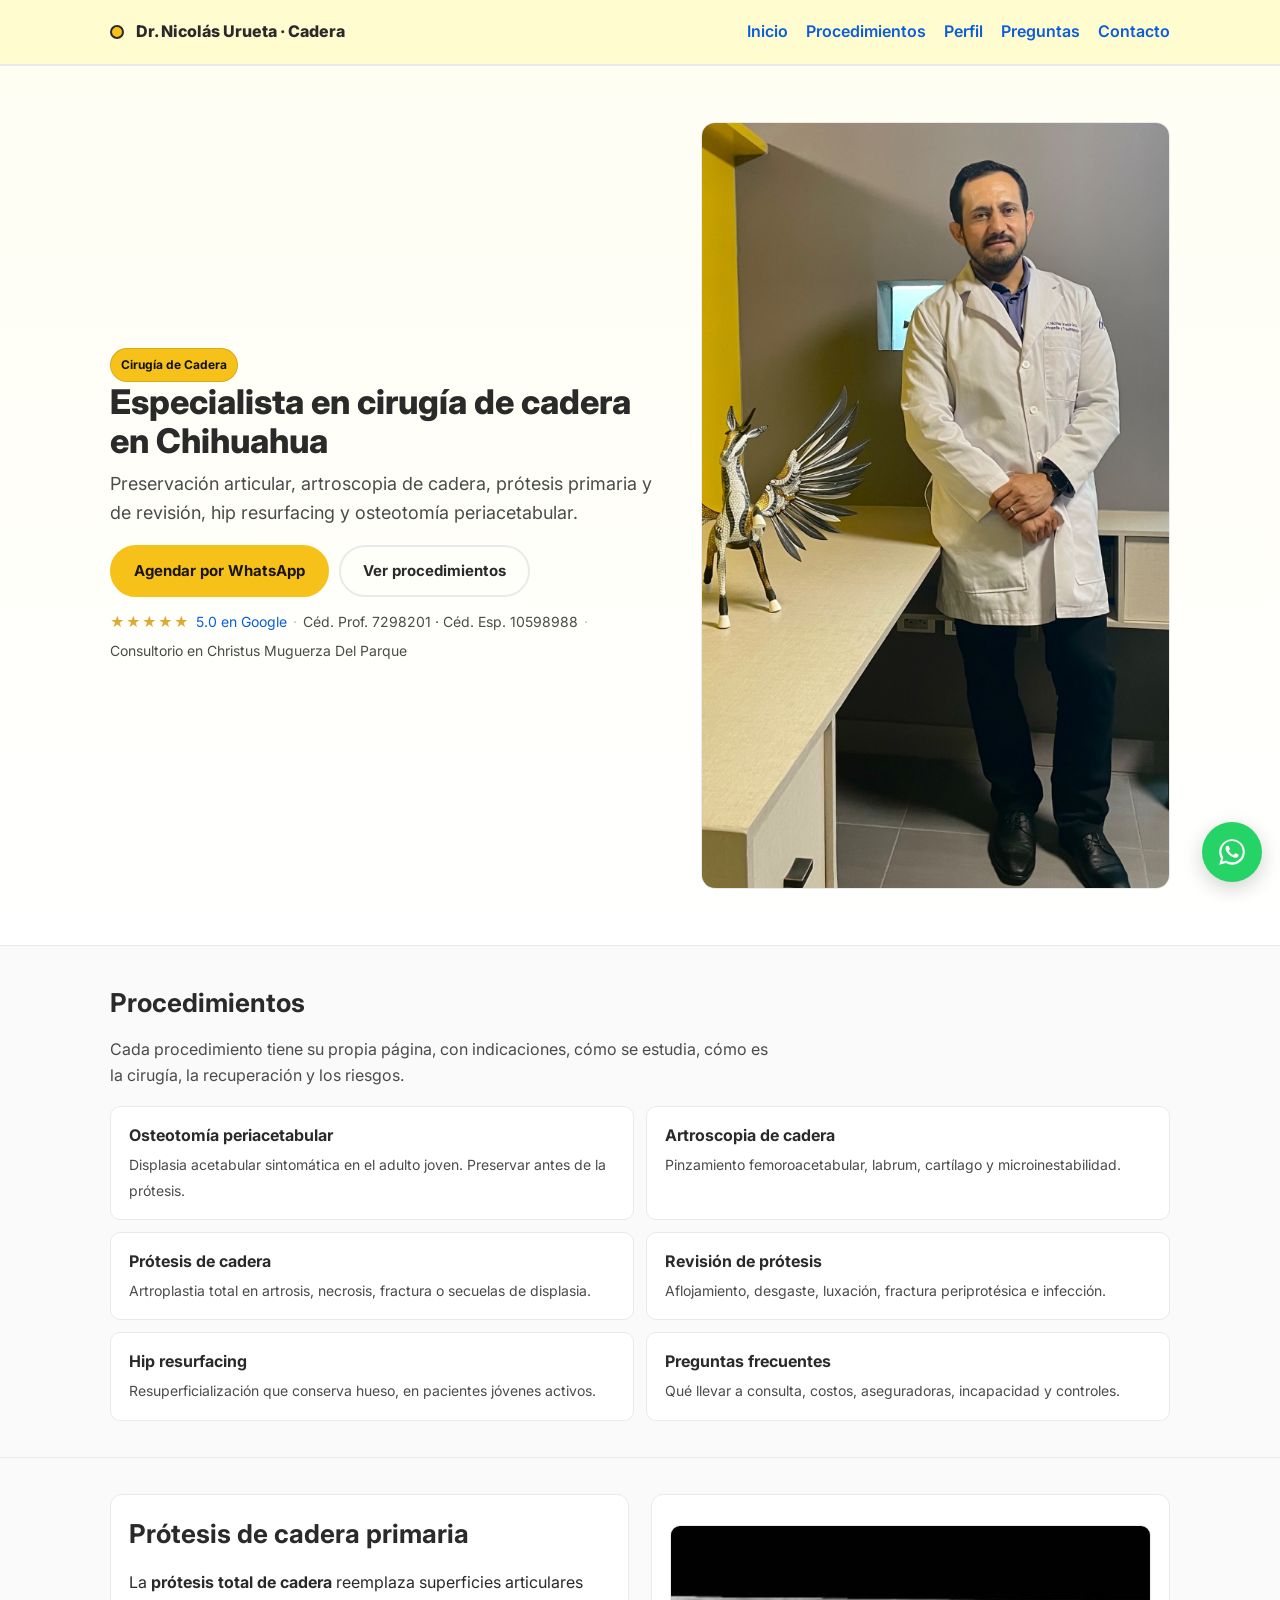
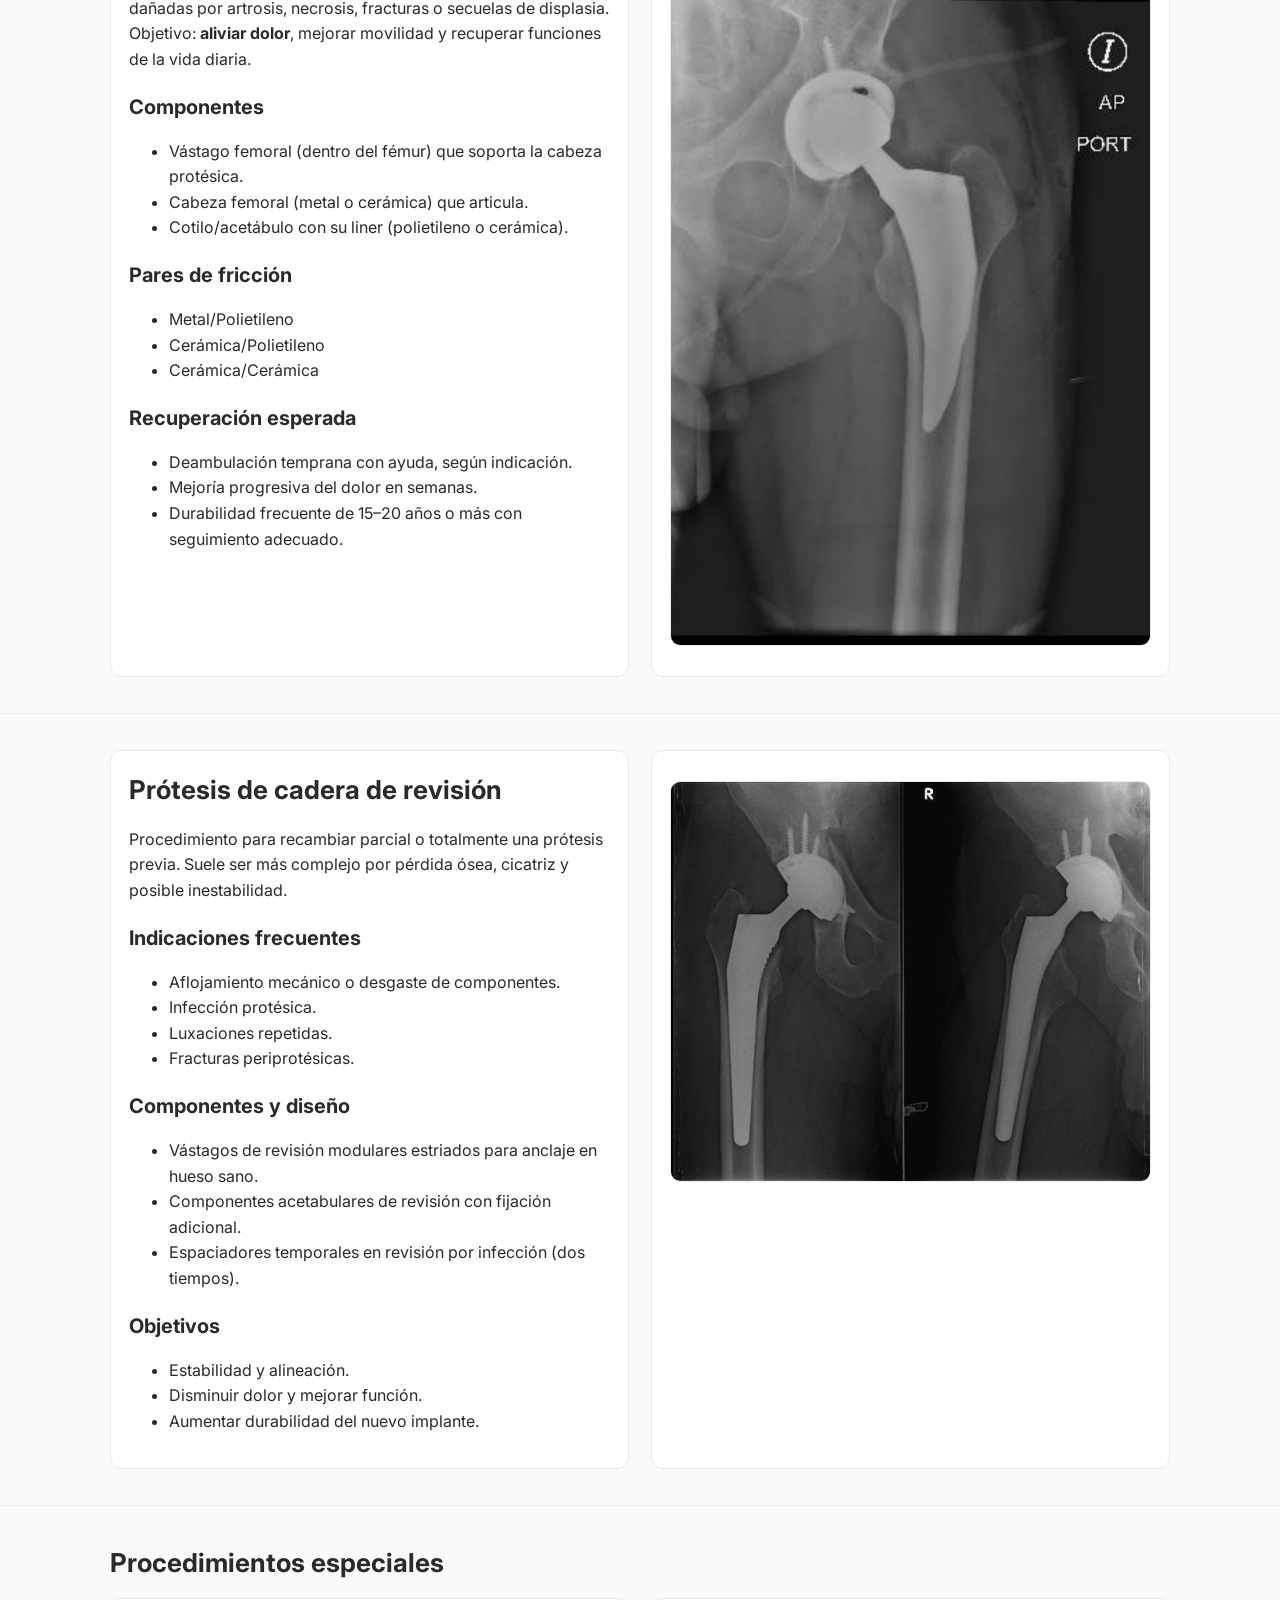
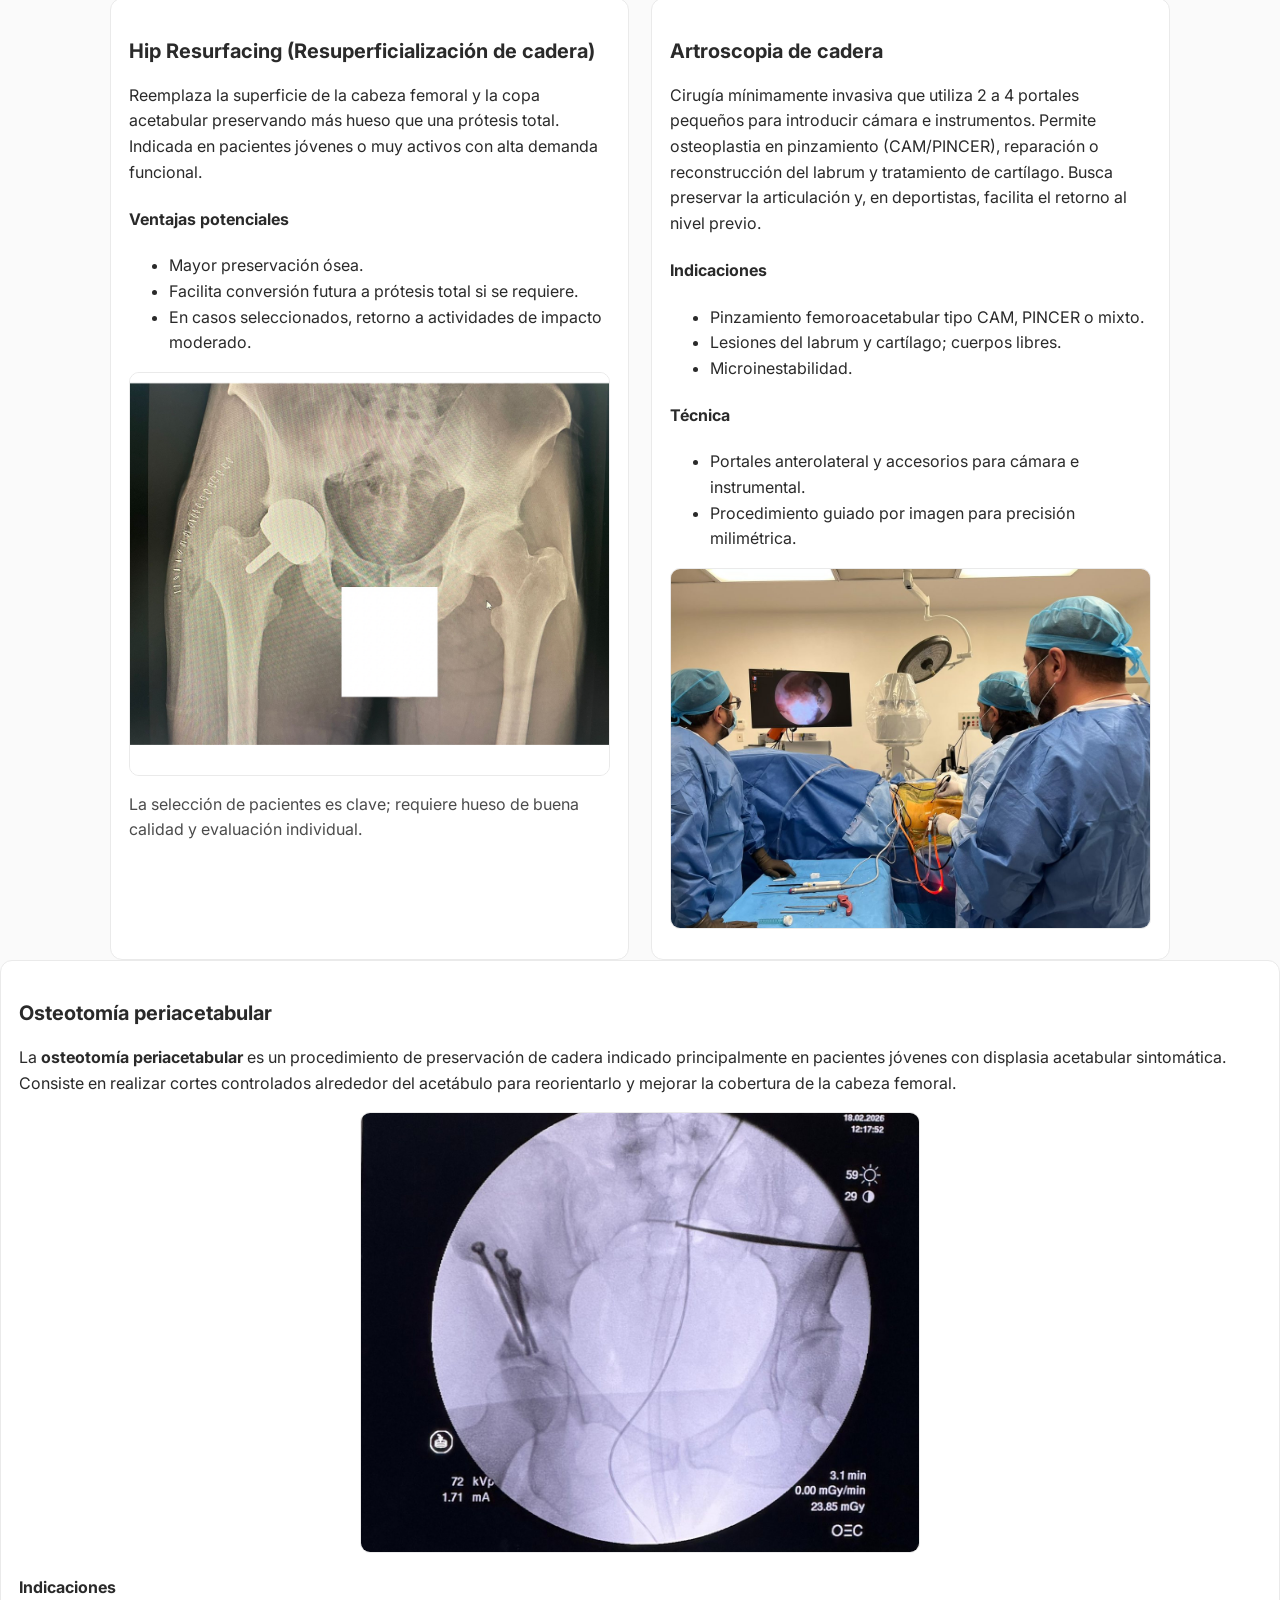
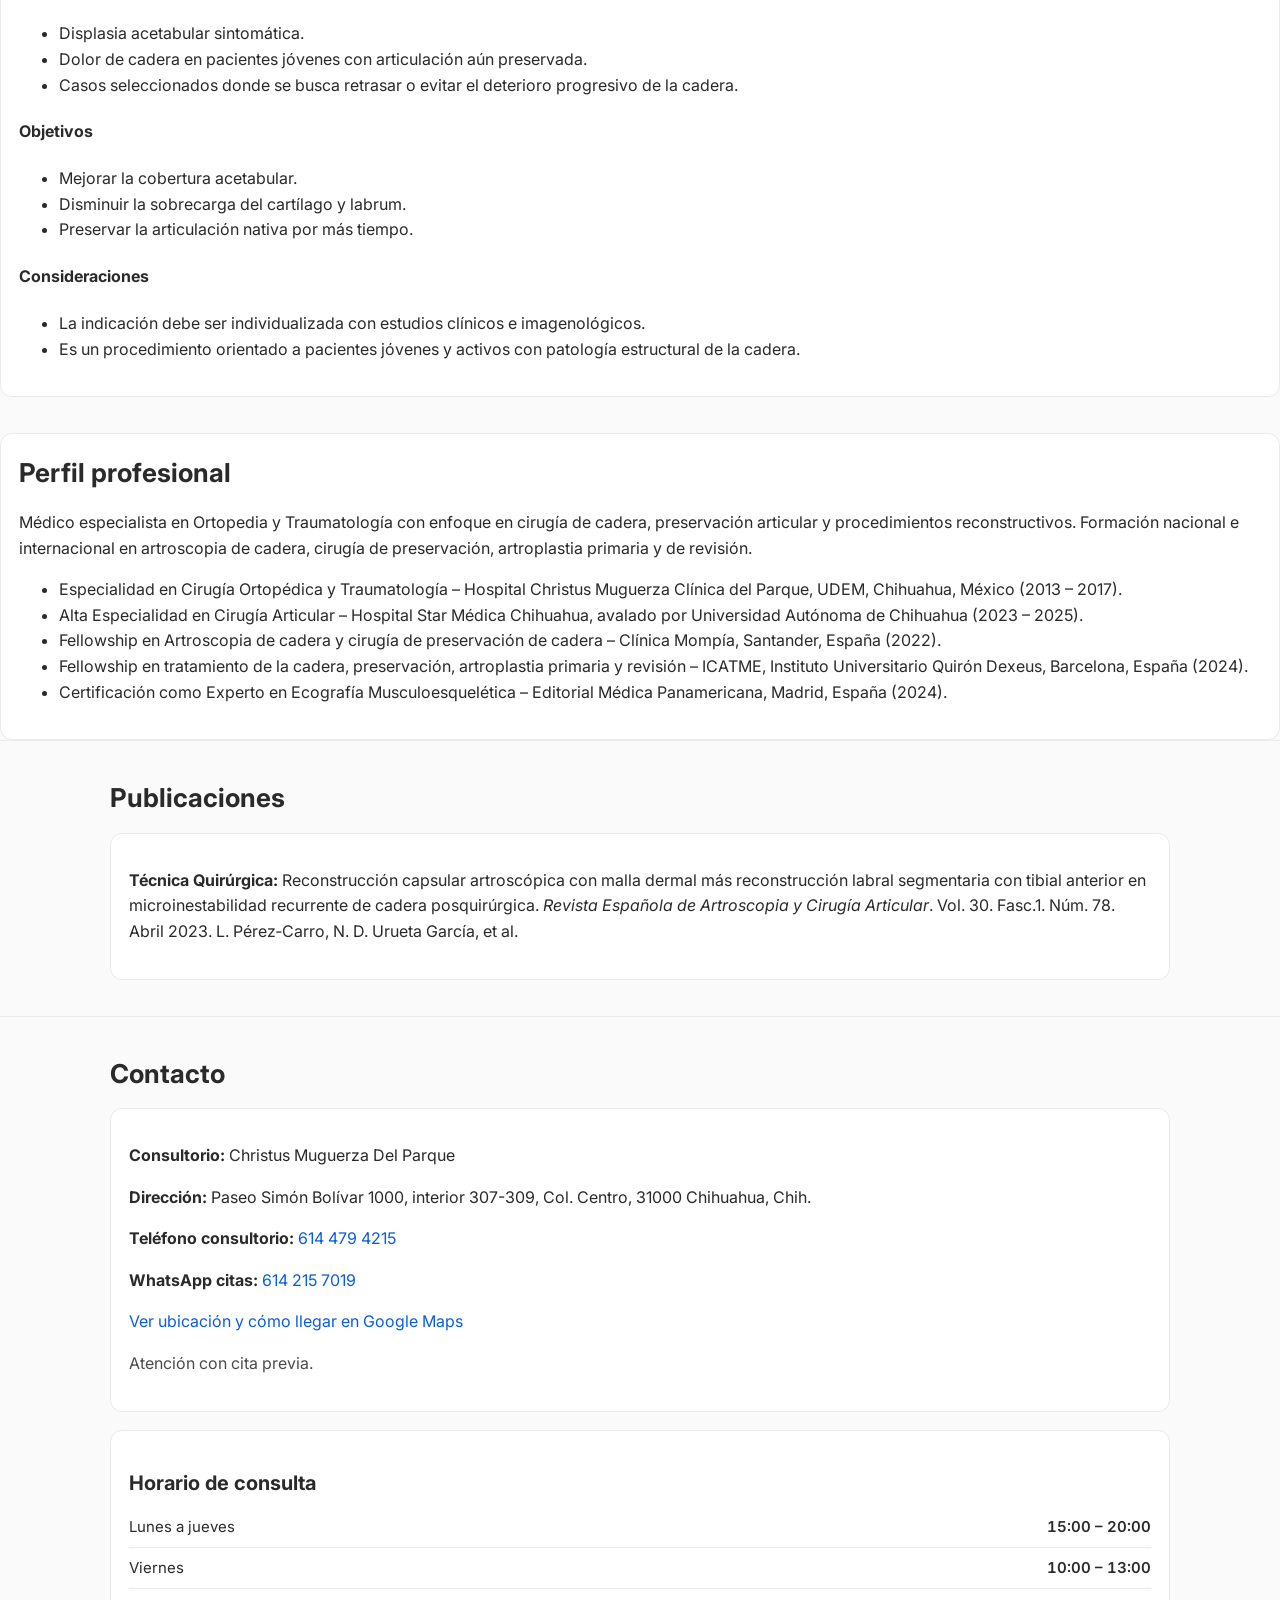
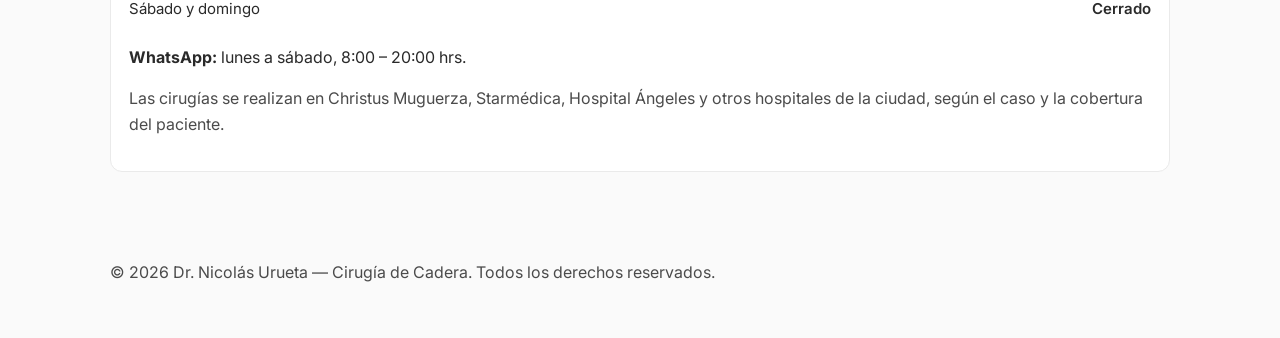
==== index.html @ ae05951d "Nivel 2: una pagina por procedimiento El sitio deja de ser un one-pager. Siete paginas nuevas, cada " ====
<!doctype html>
<html lang="es-MX">
<head>
  <meta charset="utf-8">
  <meta name="viewport" content="width=device-width, initial-scale=1">
  <title>Cirugía de cadera en Chihuahua | Dr. Nicolás Urueta</title>
  <meta name="description" content="Dr. Nicolás Urueta, especialista en cirugía de cadera en Chihuahua. Artroscopia de cadera, prótesis primaria y de revisión, hip resurfacing y osteotomía periacetabular.">
  <link rel="canonical" href="https://www.druruetacirugiacadera.com.mx/">
  <link rel="icon" href="/favicon.svg" type="image/svg+xml">
  <link rel="apple-touch-icon" href="/apple-touch-icon.png">
  <meta name="theme-color" content="#F6C21A">
  <meta name="robots" content="index,follow,max-image-preview:large">
  <meta name="geo.region" content="MX-CHH">
  <meta name="geo.placename" content="Chihuahua">
  <meta name="geo.position" content="28.6292229;-106.0738469">

  <meta property="og:type" content="website">
  <meta property="og:locale" content="es_MX">
  <meta property="og:site_name" content="Dr. Nicolás Urueta · Cirugía de Cadera">
  <meta property="og:title" content="Cirugía de cadera en Chihuahua | Dr. Nicolás Urueta">
  <meta property="og:description" content="Preservación de cadera, artroscopia, osteotomía periacetabular, prótesis primaria y de revisión. Formación en Mompía e ICATME Quirón Dexeus.">
  <meta property="og:url" content="https://www.druruetacirugiacadera.com.mx/">
  <meta property="og:image" content="https://www.druruetacirugiacadera.com.mx/og.jpg">
  <meta property="og:image:width" content="1200">
  <meta property="og:image:height" content="630">
  <meta property="og:image:alt" content="Dr. Nicolás Urueta, cirujano ortopedista de cadera en Chihuahua">

  <meta name="twitter:card" content="summary_large_image">
  <meta name="twitter:title" content="Cirugía de cadera en Chihuahua | Dr. Nicolás Urueta">
  <meta name="twitter:description" content="Preservación de cadera, artroscopia, osteotomía periacetabular, prótesis primaria y de revisión.">
  <meta name="twitter:image" content="https://www.druruetacirugiacadera.com.mx/og.jpg">

  <link rel="preconnect" href="https://fonts.googleapis.com" crossorigin>
  <link href="https://fonts.googleapis.com/css2?family=Inter:wght@300;400;600;800&display=swap" rel="stylesheet">
  <link rel="stylesheet" href="/estilos.css">

  <script type="application/ld+json">
  {
    "@context": "https://schema.org",
    "@type": "Physician",
    "@id": "https://www.druruetacirugiacadera.com.mx/#physician",
    "name": "Dr. Nicol\u00e1s David Urueta Garc\u00eda",
    "alternateName": "Dr. Nicolas Urueta",
    "medicalSpecialty": "Orthopedic",
    "description": "Cirujano ortopedista especializado en cirug\u00eda de cadera: preservaci\u00f3n articular, artroscopia de cadera, osteotom\u00eda periacetabular, pr\u00f3tesis primaria y cirug\u00eda de revisi\u00f3n. Chihuahua, M\u00e9xico.",
    "url": "https://www.druruetacirugiacadera.com.mx/",
    "image": "https://www.druruetacirugiacadera.com.mx/og.jpg",
    "telephone": "+52-614-479-4215",
    "priceRange": "$$",
    "address": {
      "@type": "PostalAddress",
      "streetAddress": "Paseo Sim\u00f3n Bol\u00edvar 1000, interior 307-309",
      "addressLocality": "Chihuahua",
      "addressRegion": "Chihuahua",
      "postalCode": "31000",
      "addressCountry": "MX"
    },
    "geo": { "@type": "GeoCoordinates", "latitude": 28.6292229, "longitude": -106.0738469 },
    "hasMap": "https://www.google.com/maps/place/Dr.+Nicolas+Urueta%2FCirugia+de+Cadera/@28.6292229,-106.0764218,16z/data=!3m1!4b1!4m6!3m5!1s0x86ea5dfb6e43054b:0x865b34112a9fd4a!8m2!3d28.6292229!4d-106.0738469!16s%2Fg%2F11rzkf9728",
    "areaServed": { "@type": "City", "name": "Chihuahua" },
    "contactPoint": [
      {
        "@type": "ContactPoint",
        "contactType": "Agendar cita (WhatsApp)",
        "telephone": "+52-614-215-7019",
        "availableLanguage": "Spanish",
        "hoursAvailable": {
          "@type": "OpeningHoursSpecification",
          "dayOfWeek": ["Monday","Tuesday","Wednesday","Thursday","Friday","Saturday"],
          "opens": "08:00", "closes": "20:00"
        }
      }
    ],
    "openingHoursSpecification": [
      { "@type": "OpeningHoursSpecification", "dayOfWeek": ["Monday","Tuesday","Wednesday","Thursday"], "opens": "15:00", "closes": "20:00" },
      { "@type": "OpeningHoursSpecification", "dayOfWeek": ["Friday"], "opens": "10:00", "closes": "13:00" }
    ],
    "availableService": [
      { "@type": "MedicalProcedure", "name": "Osteotom\u00eda periacetabular", "procedureType": "https://schema.org/SurgicalProcedure" },
      { "@type": "MedicalProcedure", "name": "Artroscopia de cadera", "procedureType": "https://schema.org/SurgicalProcedure" },
      { "@type": "MedicalProcedure", "name": "Artroplastia total de cadera (pr\u00f3tesis primaria)", "procedureType": "https://schema.org/SurgicalProcedure" },
      { "@type": "MedicalProcedure", "name": "Revisi\u00f3n de pr\u00f3tesis de cadera", "procedureType": "https://schema.org/SurgicalProcedure" },
      { "@type": "MedicalProcedure", "name": "Hip resurfacing", "procedureType": "https://schema.org/SurgicalProcedure" }
    ],
    "alumniOf": [
      { "@type": "EducationalOrganization", "name": "Universidad de Monterrey (UDEM)" },
      { "@type": "EducationalOrganization", "name": "ICATME - Instituto Universitario Quir\u00f3n Dexeus, Barcelona" },
      { "@type": "EducationalOrganization", "name": "Cl\u00ednica Momp\u00eda, Santander" }
    ],
    "sameAs": [
      "https://www.google.com/maps/place/Dr.+Nicolas+Urueta%2FCirugia+de+Cadera/@28.6292229,-106.0764218,16z/data=!3m1!4b1!4m6!3m5!1s0x86ea5dfb6e43054b:0x865b34112a9fd4a!8m2!3d28.6292229!4d-106.0738469!16s%2Fg%2F11rzkf9728",
      "https://www.doctoralia.com.mx/nicolas-david-urueta-garcia/ortopedista-traumatologo/chihuahua"
    ]
  }
  </script>
</head>
<body>

  <header class="nav">
    <div class="wrap nav-inner">
      <div class="brand">
        <span class="dot"></span>
        <span class="brandname">Dr. Nicolás Urueta · Cadera</span>
      </div>
      <nav>
        <ul>
          <li><a href="#inicio">Inicio</a></li>
          <li><a href="#procedimientos">Procedimientos</a></li>
          <li><a href="/dr-nicolas-urueta">Perfil</a></li>
          <li><a href="/preguntas-frecuentes">Preguntas</a></li>
          <li><a href="#contacto">Contacto</a></li>
        </ul>
      </nav>
    </div>
  </header>

  <section id="inicio" class="hero">
    <div class="wrap hero-grid">
      <div>
        <span class="chip">Cirugía de Cadera</span>
        <h1>Especialista en cirugía de cadera en Chihuahua</h1>
        <p class="lead">Preservación articular, artroscopia de cadera, prótesis primaria y de revisión, hip resurfacing y osteotomía periacetabular.</p>
        <div class="cta-row">
          <a class="btn btn-primary" href="https://wa.me/526142157019?text=Hola%2C%20me%20gustar%C3%ADa%20agendar%20una%20cita" target="_blank" rel="noopener">Agendar por WhatsApp</a>
          <a class="btn btn-ghost" href="#procedimientos">Ver procedimientos</a>
        </div>
        <p class="trust">
          <span class="stars" aria-hidden="true">★★★★★</span>
          <a href="https://www.google.com/maps/place/Dr.+Nicolas+Urueta%2FCirugia+de+Cadera/@28.6292229,-106.0764218,16z/data=!3m1!4b1!4m6!3m5!1s0x86ea5dfb6e43054b:0x865b34112a9fd4a!8m2!3d28.6292229!4d-106.0738469!16s%2Fg%2F11rzkf9728" target="_blank" rel="noopener">5.0 en Google</a>
          <span class="sep">·</span> Céd. Prof. 7298201 · Céd. Esp. 10598988
          <span class="sep">·</span> Consultorio en Christus Muguerza Del Parque
        </p>
      </div>
      <div class="hero-card">
        <img src="1.jpg" width="1251" height="2048" alt="Dr. Nicolás Urueta, cirujano ortopedista de cadera en Chihuahua">
      </div>
    </div>
  </section>

  <section id="procedimientos">
    <div class="wrap">
      <h2>Procedimientos</h2>
      <p class="muted" style="margin:0 0 18px;max-width:66ch">Cada procedimiento tiene su propia página, con indicaciones, cómo se estudia, cómo es la cirugía, la recuperación y los riesgos.</p>
      <div class="related">
        <a href="/osteotomia-periacetabular"><b>Osteotomía periacetabular</b><span>Displasia acetabular sintomática en el adulto joven. Preservar antes de la prótesis.</span></a>
        <a href="/artroscopia-de-cadera"><b>Artroscopia de cadera</b><span>Pinzamiento femoroacetabular, labrum, cartílago y microinestabilidad.</span></a>
        <a href="/protesis-de-cadera"><b>Prótesis de cadera</b><span>Artroplastia total en artrosis, necrosis, fractura o secuelas de displasia.</span></a>
        <a href="/revision-de-protesis"><b>Revisión de prótesis</b><span>Aflojamiento, desgaste, luxación, fractura periprotésica e infección.</span></a>
        <a href="/hip-resurfacing"><b>Hip resurfacing</b><span>Resuperficialización que conserva hueso, en pacientes jóvenes activos.</span></a>
        <a href="/preguntas-frecuentes"><b>Preguntas frecuentes</b><span>Qué llevar a consulta, costos, aseguradoras, incapacidad y controles.</span></a>
      </div>
    </div>
  </section>

  <section id="cadera-primaria">
    <div class="wrap grid-2">
      <div class="card">
        <h2>Prótesis de cadera primaria</h2>
        <p>La <strong>prótesis total de cadera</strong> reemplaza superficies articulares dañadas por artrosis, necrosis, fracturas o secuelas de displasia. Objetivo: <strong>aliviar dolor</strong>, mejorar movilidad y recuperar funciones de la vida diaria.</p>
        <h3>Componentes</h3>
        <ul>
          <li>Vástago femoral (dentro del fémur) que soporta la cabeza protésica.</li>
          <li>Cabeza femoral (metal o cerámica) que articula.</li>
          <li>Cotilo/acetábulo con su liner (polietileno o cerámica).</li>
        </ul>
        <h3>Pares de fricción</h3>
        <ul>
          <li>Metal/Polietileno</li>
          <li>Cerámica/Polietileno</li>
          <li>Cerámica/Cerámica</li>
        </ul>
        <h3>Recuperación esperada</h3>
        <ul>
          <li>Deambulación temprana con ayuda, según indicación.</li>
          <li>Mejoría progresiva del dolor en semanas.</li>
          <li>Durabilidad frecuente de 15–20 años o más con seguimiento adecuado.</li>
        </ul>
      </div>
      <div class="card">
        <img class="procedure-image" src="protesis-primaria.jpg" width="874" height="1313" loading="lazy"
             alt="Radiografía AP de control de una prótesis total de cadera operada por el Dr. Nicolás Urueta">
      </div>
    </div>
  </section>

  <section id="cadera-revision">
    <div class="wrap grid-2">
      <div class="card">
        <h2>Prótesis de cadera de revisión</h2>
        <p>Procedimiento para recambiar parcial o totalmente una prótesis previa. Suele ser más complejo por pérdida ósea, cicatriz y posible inestabilidad.</p>
        <h3>Indicaciones frecuentes</h3>
        <ul>
          <li>Aflojamiento mecánico o desgaste de componentes.</li>
          <li>Infección protésica.</li>
          <li>Luxaciones repetidas.</li>
          <li>Fracturas periprotésicas.</li>
        </ul>
        <h3>Componentes y diseño</h3>
        <ul>
          <li>Vástagos de revisión modulares estriados para anclaje en hueso sano.</li>
          <li>Componentes acetabulares de revisión con fijación adicional.</li>
          <li>Espaciadores temporales en revisión por infección (dos tiempos).</li>
        </ul>
        <h3>Objetivos</h3>
        <ul>
          <li>Estabilidad y alineación.</li>
          <li>Disminuir dolor y mejorar función.</li>
          <li>Aumentar durabilidad del nuevo implante.</li>
        </ul>
      </div>
      <div class="card">
        <img class="procedure-image" src="protesis-revision.jpg" width="1200" height="998" loading="lazy"
             alt="Radiografías de control de una prótesis de cadera de revisión operada por el Dr. Nicolás Urueta">
      </div>
    </div>
  </section>

  <section id="especiales">
    <div class="wrap">
      <h2>Procedimientos especiales</h2>
      <div class="grid-2">
        <div class="card" id="hip-resurfacing">
          <h3>Hip Resurfacing (Resuperficialización de cadera)</h3>
          <p>Reemplaza la superficie de la cabeza femoral y la copa acetabular preservando más hueso que una prótesis total. Indicada en pacientes jóvenes o muy activos con alta demanda funcional.</p>
          <h4>Ventajas potenciales</h4>
          <ul>
            <li>Mayor preservación ósea.</li>
            <li>Facilita conversión futura a prótesis total si se requiere.</li>
            <li>En casos seleccionados, retorno a actividades de impacto moderado.</li>
          </ul>
          <img class="procedure-image" src="3.jpeg" width="1172" height="983" alt="Radiografía de control de un hip resurfacing operado por el Dr. Nicolás Urueta">
          <p class="muted">La selección de pacientes es clave; requiere hueso de buena calidad y evaluación individual.</p>
        </div>

        <div class="card" id="artroscopia-cadera">
          <h3>Artroscopia de cadera</h3>
          <p>Cirugía mínimamente invasiva que utiliza 2 a 4 portales pequeños para introducir cámara e instrumentos. Permite osteoplastia en pinzamiento (CAM/PINCER), reparación o reconstrucción del labrum y tratamiento de cartílago. Busca preservar la articulación y, en deportistas, facilita el retorno al nivel previo.</p>
  <h4>Indicaciones</h4>
          <ul>
            <li>Pinzamiento femoroacetabular tipo CAM, PINCER o mixto.</li>
            <li>Lesiones del labrum y cartílago; cuerpos libres.</li>
            <li>Microinestabilidad.</li>
          </ul>
          <h4>Técnica</h4>
          <ul>
            <li>Portales anterolateral y accesorios para cámara e instrumental.</li>
            <li>Procedimiento guiado por imagen para precisión milimétrica.</li>
          </ul>
          <img class="procedure-image" src="artroscopia-cadera.jpg" width="1200" height="900" loading="lazy"
               alt="El Dr. Nicolás Urueta y su equipo durante una artroscopia de cadera en quirófano">
        </div>
      </div>
    </div>
    <div class="card" id="osteotomia-periacetabular">
  <h3>Osteotomía periacetabular</h3>
  <p>La <strong>osteotomía periacetabular</strong> es un procedimiento de preservación de cadera indicado principalmente en pacientes jóvenes con displasia acetabular sintomática. Consiste en realizar cortes controlados alrededor del acetábulo para reorientarlo y mejorar la cobertura de la cabeza femoral.</p>

  <img class="procedure-image" src="osteotomia-periacetabular.jpg" width="1200" height="944" loading="lazy"
       alt="Control con fluoroscopia durante una osteotomía periacetabular realizada por el Dr. Nicolás Urueta">

  <h4>Indicaciones</h4>
  <ul>
    <li>Displasia acetabular sintomática.</li>
    <li>Dolor de cadera en pacientes jóvenes con articulación aún preservada.</li>
    <li>Casos seleccionados donde se busca retrasar o evitar el deterioro progresivo de la cadera.</li>
  </ul>

  <h4>Objetivos</h4>
  <ul>
    <li>Mejorar la cobertura acetabular.</li>
    <li>Disminuir la sobrecarga del cartílago y labrum.</li>
    <li>Preservar la articulación nativa por más tiempo.</li>
  </ul>

  <h4>Consideraciones</h4>
  <ul>
    <li>La indicación debe ser individualizada con estudios clínicos e imagenológicos.</li>
    <li>Es un procedimiento orientado a pacientes jóvenes y activos con patología estructural de la cadera.</li>
  </ul>
</div>
  </section>

 <section id="perfil-profesional" class="card">
   <h2>Perfil profesional</h2>
<p>Médico especialista en Ortopedia y Traumatología con enfoque en cirugía de cadera, preservación articular y procedimientos reconstructivos. Formación nacional e internacional en artroscopia de cadera, cirugía de preservación, artroplastia primaria y de revisión.</p>
<ul>
  <li>Especialidad en Cirugía Ortopédica y Traumatología – Hospital Christus Muguerza Clínica del Parque, UDEM, Chihuahua, México (2013 – 2017).</li>
  <li>Alta Especialidad en Cirugía Articular – Hospital Star Médica Chihuahua, avalado por Universidad Autónoma de Chihuahua (2023 – 2025).</li>
  <li>Fellowship en Artroscopia de cadera y cirugía de preservación de cadera – Clínica Mompía, Santander, España (2022).</li>
  <li>Fellowship en tratamiento de la cadera, preservación, artroplastia primaria y revisión – ICATME, Instituto Universitario Quirón Dexeus, Barcelona, España (2024).</li>
  <li>Certificación como Experto en Ecografía Musculoesquelética – Editorial Médica Panamericana, Madrid, España (2024).</li>
</ul>
</section>

  <section id="publicaciones">
    <div class="wrap">
      <h2>Publicaciones</h2>
      <div class="card">
        <p><strong>Técnica Quirúrgica:</strong> Reconstrucción capsular artroscópica con malla dermal más reconstrucción labral segmentaria con tibial anterior en microinestabilidad recurrente de cadera posquirúrgica. <em>Revista Española de Artroscopia y Cirugía Articular</em>. Vol. 30. Fasc.1. Núm. 78. Abril 2023. L. Pérez‑Carro, N. D. Urueta García, et al.</p>
      </div>
    </div>
  </section>

  <section id="contacto">
    <div class="wrap">
      <h2>Contacto</h2>
      <div class="contact">
        <div class="card">
          <p><strong>Consultorio:</strong> Christus Muguerza Del Parque</p>
          <p><strong>Dirección:</strong> Paseo Simón Bolívar 1000, interior 307-309, Col. Centro, 31000 Chihuahua, Chih.</p>
          <p><strong>Teléfono consultorio:</strong> <a href="tel:+526144794215">614 479 4215</a></p>
          <p><strong>WhatsApp citas:</strong> <a href="https://wa.me/526142157019?text=Hola%2C%20me%20gustar%C3%ADa%20agendar%20una%20cita" target="_blank" rel="noopener">614 215 7019</a></p>
          <p><a href="https://www.google.com/maps/place/Dr.+Nicolas+Urueta%2FCirugia+de+Cadera/@28.6292229,-106.0764218,16z/data=!3m1!4b1!4m6!3m5!1s0x86ea5dfb6e43054b:0x865b34112a9fd4a!8m2!3d28.6292229!4d-106.0738469!16s%2Fg%2F11rzkf9728" target="_blank" rel="noopener">Ver ubicación y cómo llegar en Google Maps</a></p>
          <p class="muted">Atención con cita previa.</p>
        </div>
        <div class="card">
          <h3>Horario de consulta</h3>
          <table class="hours">
            <tr><td>Lunes a jueves</td><td>15:00 – 20:00</td></tr>
            <tr><td>Viernes</td><td>10:00 – 13:00</td></tr>
            <tr><td>Sábado y domingo</td><td>Cerrado</td></tr>
          </table>
          <p><strong>WhatsApp:</strong> lunes a sábado, 8:00 – 20:00 hrs.</p>
          <p class="muted">Las cirugías se realizan en Christus Muguerza, Starmédica, Hospital Ángeles y otros hospitales de la ciudad, según el caso y la cobertura del paciente.</p>
        </div>
      </div>
    </div>
  </section>

  <footer>
    <div class="wrap">
      <p class="muted">© <span id="y"></span> Dr. Nicolás Urueta — Cirugía de Cadera. Todos los derechos reservados.</p>
    </div>
  </footer>

  <a class="whatsapp-float" href="https://wa.me/526142157019?text=Hola%2C%20me%20gustar%C3%ADa%20agendar%20una%20cita" target="_blank" rel="noopener" aria-label="Escribir por WhatsApp">
    <svg viewBox="0 0 32 32" width="32" height="32" fill="#fff" aria-hidden="true" focusable="false"><path d="M16.04 3.2c-7.06 0-12.8 5.74-12.8 12.8 0 2.26.6 4.47 1.73 6.42L3.2 28.8l6.55-1.72a12.74 12.74 0 0 0 6.29 1.64h.01c7.06 0 12.8-5.74 12.8-12.8S23.1 3.2 16.04 3.2Zm0 23.06h-.01c-1.9 0-3.77-.51-5.4-1.48l-.39-.23-4.02 1.05 1.07-3.92-.25-.4a10.6 10.6 0 0 1-1.63-5.66c0-5.87 4.78-10.64 10.65-10.64 2.84 0 5.51 1.11 7.52 3.12a10.57 10.57 0 0 1 3.11 7.53c0 5.87-4.78 10.63-10.65 10.63Zm5.84-7.97c-.32-.16-1.89-.93-2.18-1.04-.29-.11-.5-.16-.72.16-.21.32-.82 1.04-1 1.25-.19.21-.37.24-.69.08-.32-.16-1.35-.5-2.57-1.59-.95-.85-1.59-1.89-1.78-2.21-.18-.32-.02-.5.14-.66.15-.14.32-.37.48-.56.16-.19.21-.32.32-.53.11-.21.05-.4-.03-.56-.08-.16-.72-1.73-.99-2.37-.26-.62-.52-.54-.72-.55l-.61-.01c-.21 0-.56.08-.85.4-.29.32-1.11 1.09-1.11 2.66s1.14 3.08 1.3 3.29c.16.21 2.25 3.43 5.45 4.81.76.33 1.35.52 1.82.67.76.24 1.46.21 2.01.13.61-.09 1.89-.77 2.16-1.52.27-.75.27-1.38.19-1.52-.08-.13-.29-.21-.61-.37Z"/></svg>
  </a>

  <script>document.getElementById('y').textContent = new Date().getFullYear();</script>
</body>
</html>
---- estilos.css ----
:root{
  --brand:#F6C21A;
  --ink:#2A2A2A;
  --ink-2:#4B4B4B;
  --bg:#FAFAFA;
  --card:#FFFFFF;
  --line:#EAEAEA;
  --accent:#0B5ED7;
}
*{box-sizing:border-box}
html,body{margin:0;padding:0;background:var(--bg);color:var(--ink);font-family:Inter,system-ui,-apple-system,Segoe UI,Roboto,Arial,sans-serif;line-height:1.6}
a{color:var(--accent);text-decoration:none}
a:hover{text-decoration:underline}
header.nav{position:sticky;top:0;z-index:50;background:#fffccf;border-bottom:1px solid var(--line);}
.wrap{max-width:1100px;margin:0 auto;padding:0 20px}
.nav-inner{display:flex;align-items:center;justify-content:space-between;height:64px}
.brand{display:flex;align-items:center;gap:12px}
.dot{width:14px;height:14px;border-radius:50%;background:var(--brand);border:2px solid var(--ink)}
.brand .brandname{font-size:16px;margin:0;font-weight:800;color:var(--ink)}
nav ul{display:flex;gap:18px;list-style:none;margin:0;padding:0;font-weight:600}

.hero{padding:56px 0;background:linear-gradient(180deg,#fffef3,#ffffff)}
.hero-grid{display:grid;grid-template-columns:1.2fr 1fr;gap:28px;align-items:center}
.hero h1{font-size:34px;line-height:1.15;margin:0 0 10px 0;font-weight:800}
.cta-row{display:flex;flex-wrap:wrap;gap:10px;margin:18px 0 14px}
.btn{display:inline-block;padding:12px 22px;border-radius:999px;font-weight:700;font-size:15px;text-decoration:none;border:2px solid transparent}
.btn:hover{text-decoration:none}
.btn-primary{background:var(--brand);color:#1A1409;border-color:var(--brand)}
.btn-primary:hover{background:#ffd449}
.btn-ghost{color:var(--ink);border-color:var(--line)}
.btn-ghost:hover{border-color:var(--brand)}
.trust{font-size:14px;color:var(--ink-2);margin:0;display:flex;flex-wrap:wrap;gap:6px;align-items:center}
.trust .stars{color:#E0A82E;letter-spacing:1px}
.trust .sep{color:#bbb}
.hero p.lead{font-size:18px;color:var(--ink-2);margin:0 0 16px 0}
.chip{display:inline-block;background:var(--brand);color:#111;padding:6px 10px;border-radius:999px;font-weight:700;font-size:12px;border:1px solid #00000020}
.hero-card{background:var(--card);border:1px solid var(--line);border-radius:14px;overflow:hidden}
.hero-card img{width:100%;display:block;object-fit:cover;height:100%}

section{padding:36px 0;border-top:1px solid var(--line)}
h2{font-size:26px;margin:0 0 14px 0}
h3{font-size:20px;margin:18px 0 8px 0}
.grid-2{display:grid;grid-template-columns:1fr 1fr;gap:22px}
.card{background:var(--card);border:1px solid var(--line);border-radius:12px;padding:18px}
.procedure-image{width:100%;max-width:560px;height:auto;display:block;margin:12px auto;border-radius:10px;border:1px solid var(--line)}
.index-list a{display:block;padding:8px 12px;border:1px dashed var(--line);border-radius:10px;margin-bottom:10px;background:#fff}
.muted{color:var(--ink-2)}
.contact{display:grid;grid-template-columns:1fr;gap:18px}
.badge{display:inline-block;font-size:12px;padding:3px 10px;border-radius:999px;border:1px solid var(--line);background:#fff}
footer{padding:36px 0;color:var(--ink-2)}
.whatsapp-float{position:fixed;width:60px;height:60px;right:18px;bottom:18px;background:#25D366;border-radius:50%;display:flex;align-items:center;justify-content:center;box-shadow:0 6px 20px rgba(0,0,0,.18);z-index:9999}
.whatsapp-float img{width:34px;height:34px}
.whatsapp-float:hover{filter:brightness(1.05)}
table.hours{width:100%;border-collapse:collapse;font-size:15px;margin:8px 0 12px}
table.hours td{padding:8px 0;border-bottom:1px solid var(--line)}
table.hours tr:last-child td{border-bottom:none}
table.hours td:last-child{text-align:right;font-weight:600;font-variant-numeric:tabular-nums}
@media (max-width:900px){.hero-grid{grid-template-columns:1fr} .grid-2{grid-template-columns:1fr} .contact{grid-template-columns:1fr}}

/* ===== subpáginas de procedimiento ===== */
.crumb{font-size:13.5px;color:var(--ink-2);padding:14px 0 0}
.crumb a{color:var(--ink-2)}
.crumb span{color:#bbb;margin:0 6px}
.page-hero{padding:26px 0 32px;background:linear-gradient(180deg,#fffef3,#ffffff)}
.page-hero .chip{margin-bottom:14px}
.page-hero h1{font-size:32px;line-height:1.18;margin:0 0 12px;font-weight:800;max-width:22ch}
.page-hero p.lead{font-size:18px;color:var(--ink-2);margin:0 0 18px;max-width:62ch}
.prose{max-width:70ch}
.prose h2{font-size:24px;margin:34px 0 10px}
.prose h3{font-size:18px;margin:22px 0 6px}
.prose p{margin:0 0 14px}
.prose ul,.prose ol{margin:0 0 16px;padding-left:22px}
.prose li{margin-bottom:7px}
.layout{display:grid;grid-template-columns:1fr;gap:28px}
@media(min-width:980px){.layout{grid-template-columns:minmax(0,1fr) 320px;gap:40px;align-items:start}}
.aside{position:sticky;top:84px;display:flex;flex-direction:column;gap:16px}
.aside .card{padding:20px}
.aside h4{margin:0 0 10px;font-size:15px;font-weight:800}
.aside ul{list-style:none;margin:0;padding:0;font-size:14.5px}
.aside li{padding:7px 0;border-bottom:1px solid var(--line)}
.aside li:last-child{border-bottom:none}
.callout{background:#fffef3;border:1px solid #f0e2a8;border-left:4px solid var(--brand);border-radius:0 10px 10px 0;padding:16px 18px;margin:18px 0}
.callout p{margin:0}
.callout p+p{margin-top:10px}
.keyval{border:1px solid var(--line);border-radius:10px;overflow:hidden;background:var(--card);margin:18px 0}
.keyval div{display:flex;gap:14px;padding:11px 16px;border-bottom:1px solid var(--line);font-size:15px}
.keyval div:last-child{border-bottom:none}
.keyval dt,.keyval b{flex:0 0 38%;font-weight:700;margin:0}
.keyval dd,.keyval span{margin:0;color:var(--ink-2)}
details.faq{border:1px solid var(--line);border-radius:10px;background:var(--card);margin-bottom:10px}
details.faq summary{padding:14px 18px;font-weight:700;cursor:pointer;list-style:none;font-size:15.5px}
details.faq summary::-webkit-details-marker{display:none}
details.faq summary::after{content:"+";float:right;color:var(--accent);font-weight:800}
details.faq[open] summary::after{content:"−"}
details.faq .body{padding:0 18px 16px;color:var(--ink-2)}
details.faq .body p{margin:0 0 10px}
details.faq .body p:last-child{margin-bottom:0}
.related{display:grid;gap:12px;grid-template-columns:1fr}
@media(min-width:700px){.related{grid-template-columns:1fr 1fr}}
.related a{display:block;padding:16px 18px;border:1px solid var(--line);border-radius:10px;background:var(--card);text-decoration:none}
.related a:hover{border-color:var(--brand);text-decoration:none}
.related b{display:block;color:var(--ink);font-size:16px;margin-bottom:3px}
.related span{color:var(--ink-2);font-size:14px}
.cta-band{background:var(--ink);color:#fff;border-radius:14px;padding:28px;margin:36px 0 0}
.cta-band h2{color:#fff;margin:0 0 8px;font-size:22px}
.cta-band p{color:#d6d6d6;margin:0 0 18px;max-width:56ch}

/* la tarjeta lateral es angosta: apilar etiqueta y valor */
.aside .keyval div{flex-direction:column;gap:2px;padding:10px 0}
.aside .keyval b{flex:none;font-size:13px;color:var(--ink)}
.aside .keyval span{font-size:14px}
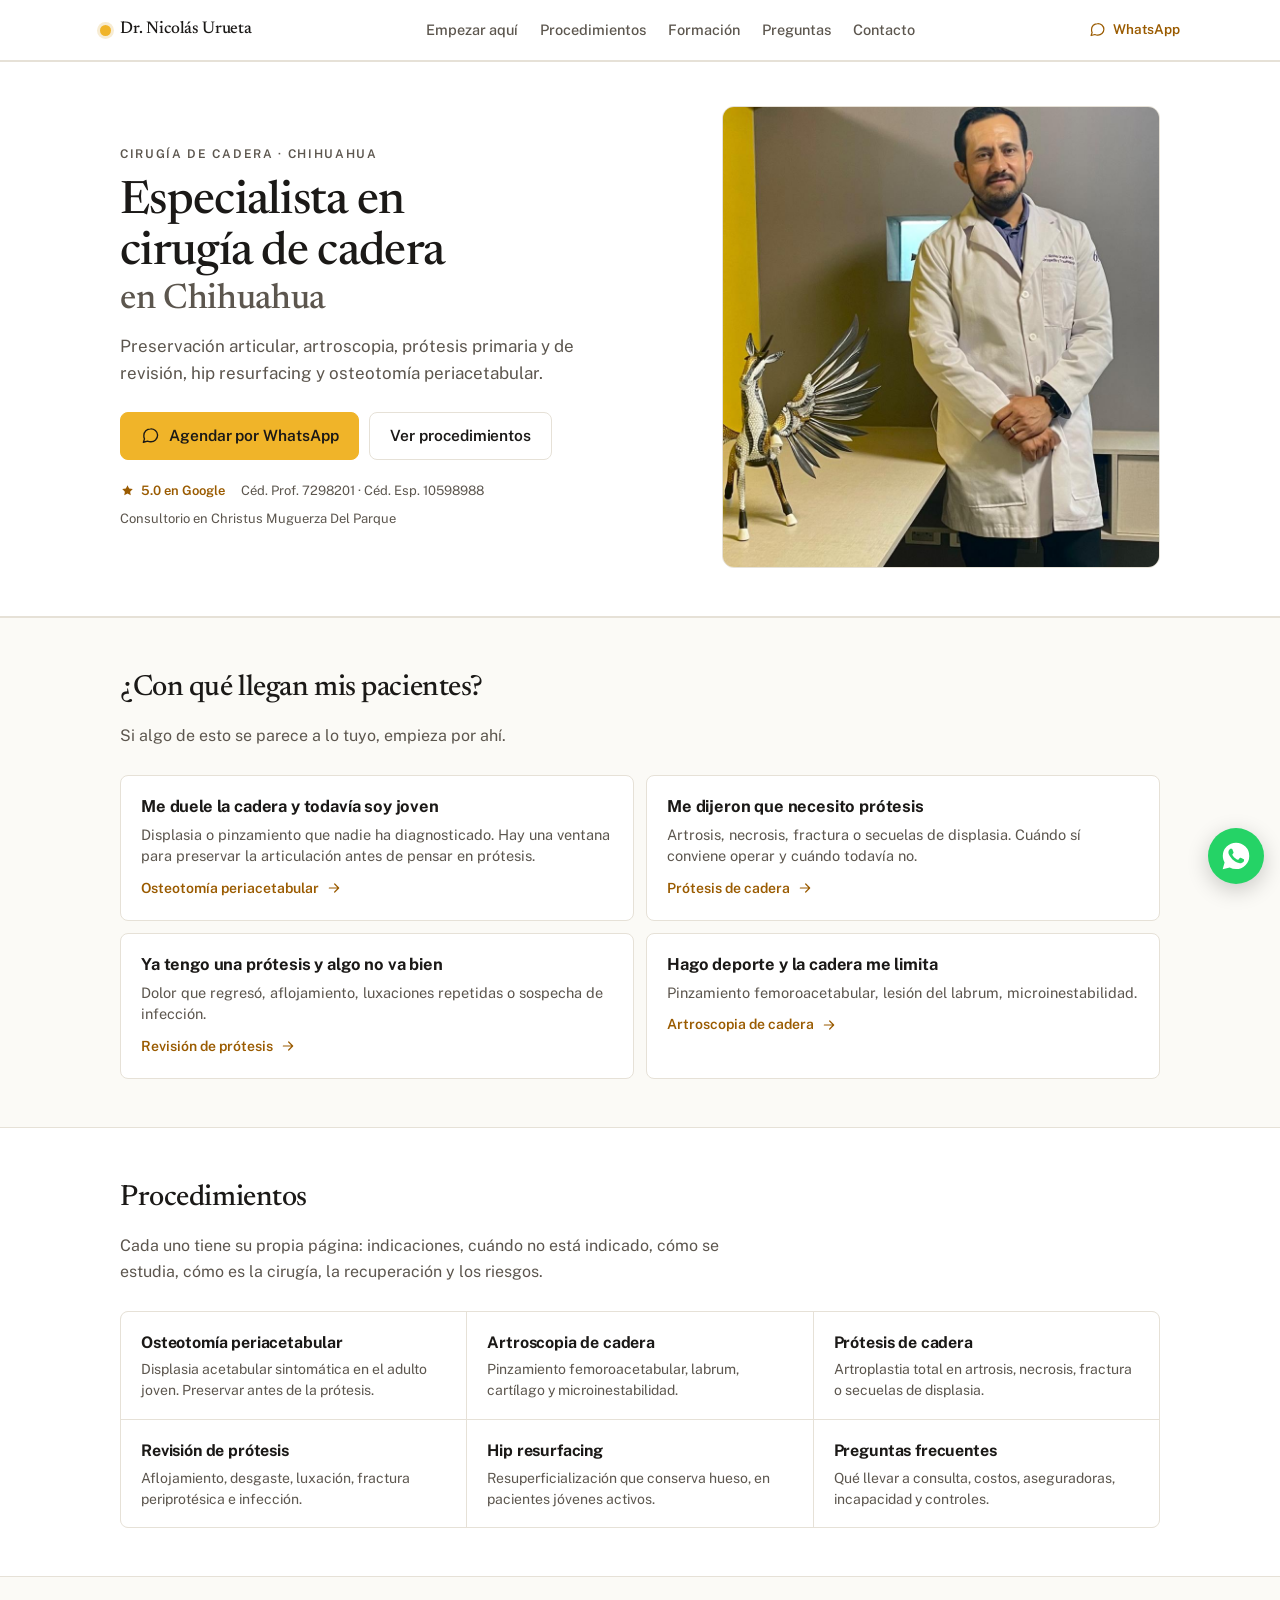
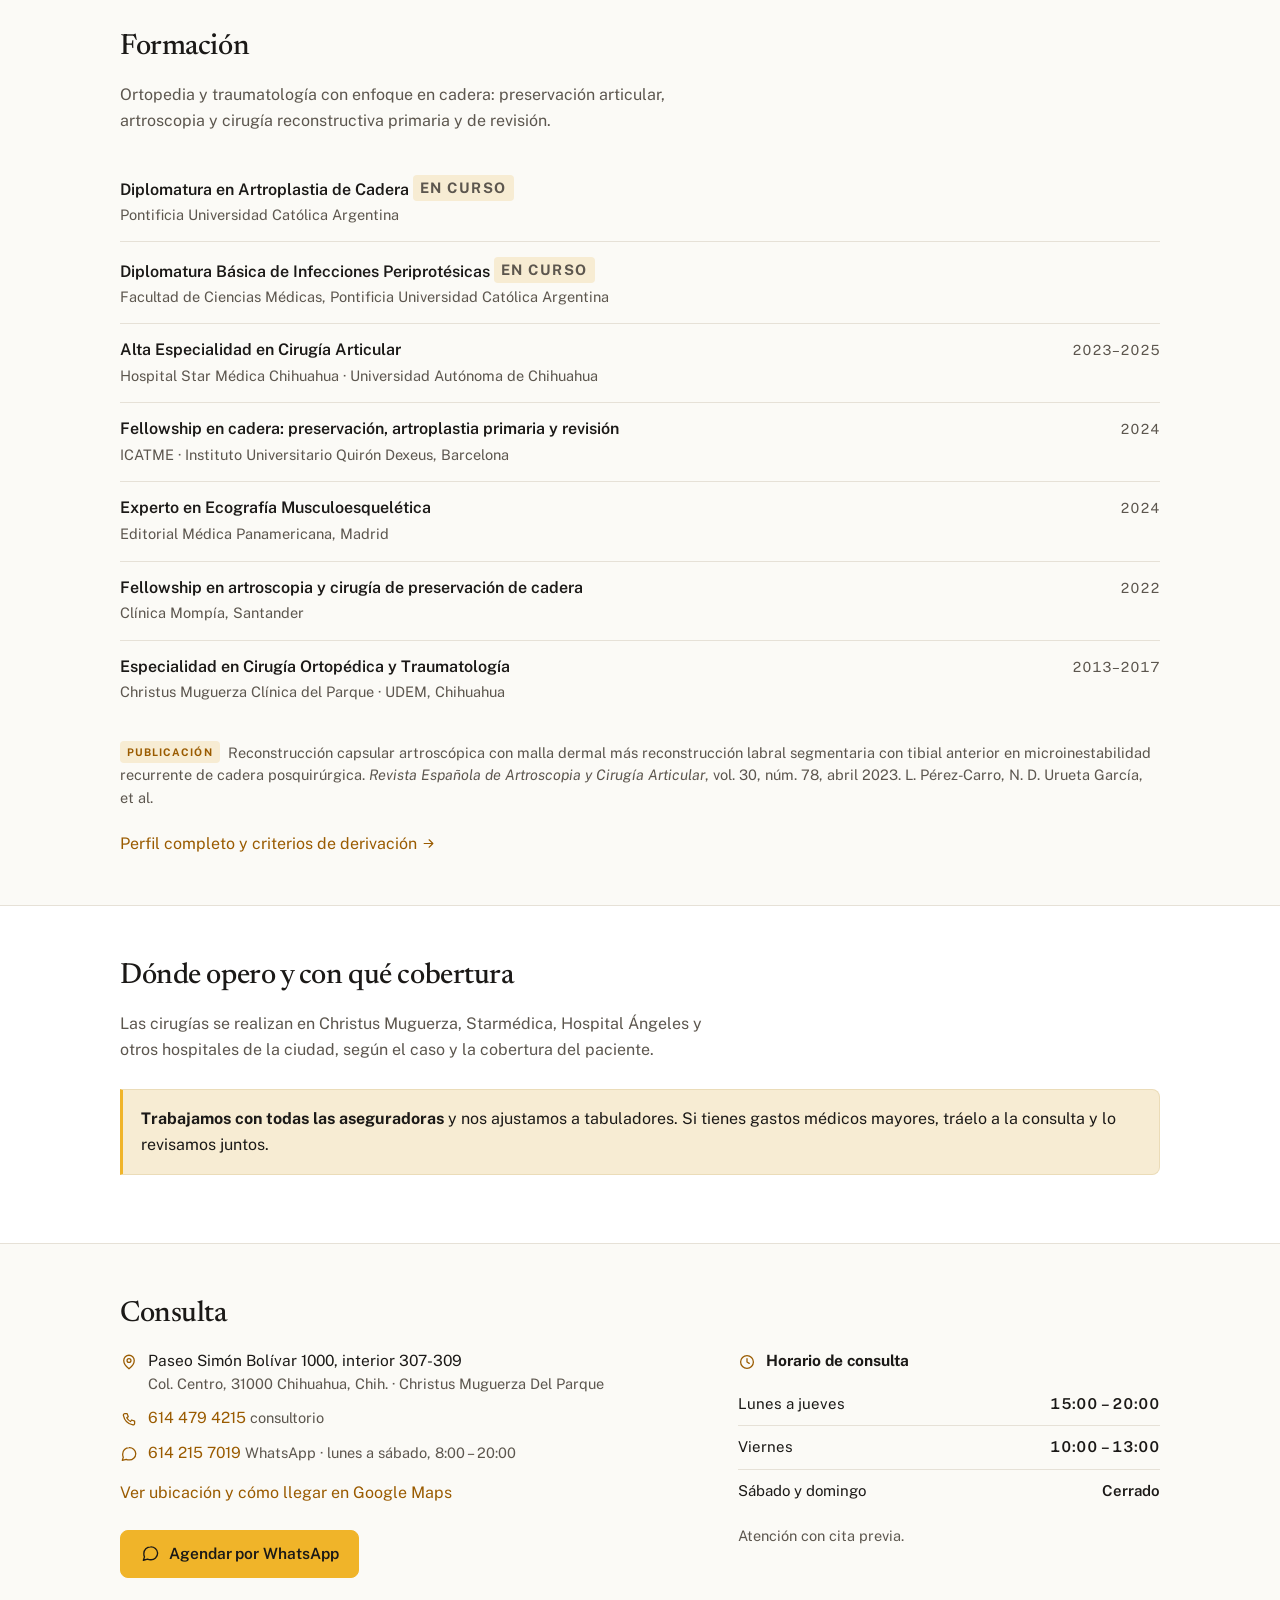
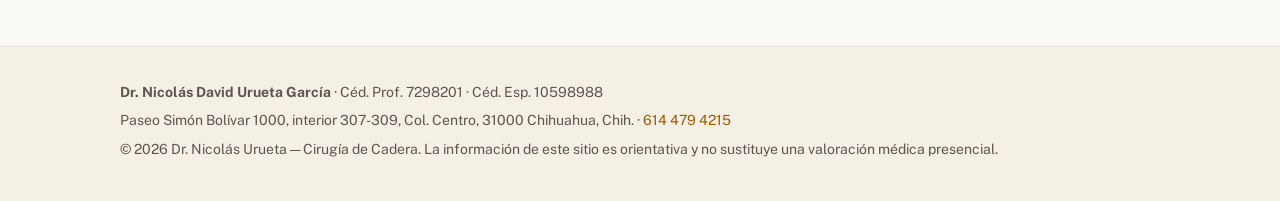
==== commit 74cf2fc2: "Rediseño: sistema visual ámbar, portada reestructurada e imágenes limpias" ====
--- a/index.html
+++ b/index.html
@@ -3,12 +3,21 @@
 <head>
   <meta charset="utf-8">
   <meta name="viewport" content="width=device-width, initial-scale=1">
+  <meta name="google-site-verification" content="ORVi8z3fPBfjzz4dWHsPCKyTEjBym1CVmNgonIQuiCM">
+  <!-- Google tag (gtag.js) -->
+  <script async src="https://www.googletagmanager.com/gtag/js?id=G-1K8H9Z2335"></script>
+  <script>
+    window.dataLayer = window.dataLayer || [];
+    function gtag(){dataLayer.push(arguments);}
+    gtag('js', new Date());
+    gtag('config', 'G-1K8H9Z2335');
+  </script>
   <title>Cirugía de cadera en Chihuahua | Dr. Nicolás Urueta</title>
   <meta name="description" content="Dr. Nicolás Urueta, especialista en cirugía de cadera en Chihuahua. Artroscopia de cadera, prótesis primaria y de revisión, hip resurfacing y osteotomía periacetabular.">
   <link rel="canonical" href="https://www.druruetacirugiacadera.com.mx/">
   <link rel="icon" href="/favicon.svg" type="image/svg+xml">
   <link rel="apple-touch-icon" href="/apple-touch-icon.png">
-  <meta name="theme-color" content="#F6C21A">
+  <meta name="theme-color" content="#F0B429">
   <meta name="robots" content="index,follow,max-image-preview:large">
   <meta name="geo.region" content="MX-CHH">
   <meta name="geo.placename" content="Chihuahua">
@@ -31,7 +40,7 @@
   <meta name="twitter:image" content="https://www.druruetacirugiacadera.com.mx/og.jpg">
 
   <link rel="preconnect" href="https://fonts.googleapis.com" crossorigin>
-  <link href="https://fonts.googleapis.com/css2?family=Inter:wght@300;400;600;800&display=swap" rel="stylesheet">
+  <link href="https://fonts.googleapis.com/css2?family=Newsreader:opsz,wght@6..72,400;6..72,500&family=Public+Sans:wght@400;500;600;700&display=swap" rel="stylesheet">
   <link rel="stylesheet" href="/estilos.css">
 
   <script type="application/ld+json">
@@ -95,248 +104,132 @@
   </script>
 </head>
 <body>
-
   <header class="nav">
     <div class="wrap nav-inner">
-      <div class="brand">
+      <a class="brand" href="/">
         <span class="dot"></span>
-        <span class="brandname">Dr. Nicolás Urueta · Cadera</span>
-      </div>
-      <nav>
+        <span class="brandname">Dr. Nicolás Urueta</span>
+      </a>
+      <nav aria-label="Principal">
         <ul>
-          <li><a href="#inicio">Inicio</a></li>
+          <li><a href="#motivos">Empezar aquí</a></li>
           <li><a href="#procedimientos">Procedimientos</a></li>
-          <li><a href="/dr-nicolas-urueta">Perfil</a></li>
+          <li><a href="#perfil">Formación</a></li>
           <li><a href="/preguntas-frecuentes">Preguntas</a></li>
           <li><a href="#contacto">Contacto</a></li>
         </ul>
       </nav>
+      <a class="nav-cta" href="https://wa.me/526142157019?text=Hola%2C%20me%20gustar%C3%ADa%20agendar%20una%20cita"><svg viewBox="0 0 24 24" fill="none" stroke="currentColor" stroke-width="1.7" stroke-linecap="round" stroke-linejoin="round" aria-hidden="true"><path d="M21 11.5a8.4 8.4 0 0 1-9 8.4 9 9 0 0 1-3.7-.8L3 20.5l1.4-4.2A8.3 8.3 0 0 1 3.6 12a8.4 8.4 0 0 1 8.4-8.4 8.4 8.4 0 0 1 9 7.9Z"/></svg> WhatsApp</a>
     </div>
   </header>
-
-  <section id="inicio" class="hero">
+  <main>
+  <section class="hero">
     <div class="wrap hero-grid">
       <div>
-        <span class="chip">Cirugía de Cadera</span>
-        <h1>Especialista en cirugía de cadera en Chihuahua</h1>
-        <p class="lead">Preservación articular, artroscopia de cadera, prótesis primaria y de revisión, hip resurfacing y osteotomía periacetabular.</p>
+        <p class="eyebrow">Cirugía de cadera · Chihuahua</p>
+        <h1>Especialista en cirugía de cadera <em>en Chihuahua</em></h1>
+        <p class="lead">Preservación articular, artroscopia, prótesis primaria y de revisión,
+          hip resurfacing y osteotomía periacetabular.</p>
         <div class="cta-row">
-          <a class="btn btn-primary" href="https://wa.me/526142157019?text=Hola%2C%20me%20gustar%C3%ADa%20agendar%20una%20cita" target="_blank" rel="noopener">Agendar por WhatsApp</a>
+          <a class="btn btn-primary" href="https://wa.me/526142157019?text=Hola%2C%20me%20gustar%C3%ADa%20agendar%20una%20cita"><svg viewBox="0 0 24 24" fill="none" stroke="currentColor" stroke-width="1.7" stroke-linecap="round" stroke-linejoin="round" aria-hidden="true"><path d="M21 11.5a8.4 8.4 0 0 1-9 8.4 9 9 0 0 1-3.7-.8L3 20.5l1.4-4.2A8.3 8.3 0 0 1 3.6 12a8.4 8.4 0 0 1 8.4-8.4 8.4 8.4 0 0 1 9 7.9Z"/></svg> Agendar por WhatsApp</a>
           <a class="btn btn-ghost" href="#procedimientos">Ver procedimientos</a>
         </div>
-        <p class="trust">
-          <span class="stars" aria-hidden="true">★★★★★</span>
-          <a href="https://www.google.com/maps/place/Dr.+Nicolas+Urueta%2FCirugia+de+Cadera/@28.6292229,-106.0764218,16z/data=!3m1!4b1!4m6!3m5!1s0x86ea5dfb6e43054b:0x865b34112a9fd4a!8m2!3d28.6292229!4d-106.0738469!16s%2Fg%2F11rzkf9728" target="_blank" rel="noopener">5.0 en Google</a>
-          <span class="sep">·</span> Céd. Prof. 7298201 · Céd. Esp. 10598988
-          <span class="sep">·</span> Consultorio en Christus Muguerza Del Parque
-        </p>
+        <ul class="trust">
+          <li class="stars"><svg viewBox="0 0 24 24" fill="currentColor" aria-hidden="true"><path d="m12 3.6 2.6 5.3 5.8.85-4.2 4.1 1 5.8-5.2-2.75L6.8 19.65l1-5.8-4.2-4.1 5.8-.85Z"/></svg> 5.0 en Google</li>
+          <li>Céd. Prof. 7298201 · Céd. Esp. 10598988</li>
+          <li>Consultorio en Christus Muguerza Del Parque</li>
+        </ul>
       </div>
       <div class="hero-card">
-        <img src="1.jpg" width="1251" height="2048" alt="Dr. Nicolás Urueta, cirujano ortopedista de cadera en Chihuahua">
-      </div>
-    </div>
-  </section>
-
-  <section id="procedimientos">
+        <img src="/1.jpg" width="900" height="1473" fetchpriority="high"
+             alt="Dr. Nicolás Urueta, cirujano ortopedista de cadera en Chihuahua">
+      </div>
+    </div>
+  </section>
+  <section id="motivos">
+    <div class="wrap">
+      <h2>¿Con qué llegan mis pacientes?</h2>
+      <p class="sec-lead">Si algo de esto se parece a lo tuyo, empieza por ahí.</p>
+      <div class="motivos">
+        <a class="motivo" href="/osteotomia-periacetabular"><b>Me duele la cadera y todavía soy joven</b><span>Displasia o pinzamiento que nadie ha diagnosticado. Hay una ventana para preservar la articulación antes de pensar en prótesis.</span><em>Osteotomía periacetabular <svg viewBox="0 0 24 24" fill="none" stroke="currentColor" stroke-width="1.8" stroke-linecap="round" stroke-linejoin="round" aria-hidden="true"><path d="M5 12h13M13 6l6 6-6 6"/></svg></em></a>
+        <a class="motivo" href="/protesis-de-cadera"><b>Me dijeron que necesito prótesis</b><span>Artrosis, necrosis, fractura o secuelas de displasia. Cuándo sí conviene operar y cuándo todavía no.</span><em>Prótesis de cadera <svg viewBox="0 0 24 24" fill="none" stroke="currentColor" stroke-width="1.8" stroke-linecap="round" stroke-linejoin="round" aria-hidden="true"><path d="M5 12h13M13 6l6 6-6 6"/></svg></em></a>
+        <a class="motivo" href="/revision-de-protesis"><b>Ya tengo una prótesis y algo no va bien</b><span>Dolor que regresó, aflojamiento, luxaciones repetidas o sospecha de infección.</span><em>Revisión de prótesis <svg viewBox="0 0 24 24" fill="none" stroke="currentColor" stroke-width="1.8" stroke-linecap="round" stroke-linejoin="round" aria-hidden="true"><path d="M5 12h13M13 6l6 6-6 6"/></svg></em></a>
+        <a class="motivo" href="/artroscopia-de-cadera"><b>Hago deporte y la cadera me limita</b><span>Pinzamiento femoroacetabular, lesión del labrum, microinestabilidad.</span><em>Artroscopia de cadera <svg viewBox="0 0 24 24" fill="none" stroke="currentColor" stroke-width="1.8" stroke-linecap="round" stroke-linejoin="round" aria-hidden="true"><path d="M5 12h13M13 6l6 6-6 6"/></svg></em></a>
+      </div>
+    </div>
+  </section>
+  <section id="procedimientos" class="on-surface">
     <div class="wrap">
       <h2>Procedimientos</h2>
-      <p class="muted" style="margin:0 0 18px;max-width:66ch">Cada procedimiento tiene su propia página, con indicaciones, cómo se estudia, cómo es la cirugía, la recuperación y los riesgos.</p>
-      <div class="related">
-        <a href="/osteotomia-periacetabular"><b>Osteotomía periacetabular</b><span>Displasia acetabular sintomática en el adulto joven. Preservar antes de la prótesis.</span></a>
-        <a href="/artroscopia-de-cadera"><b>Artroscopia de cadera</b><span>Pinzamiento femoroacetabular, labrum, cartílago y microinestabilidad.</span></a>
-        <a href="/protesis-de-cadera"><b>Prótesis de cadera</b><span>Artroplastia total en artrosis, necrosis, fractura o secuelas de displasia.</span></a>
-        <a href="/revision-de-protesis"><b>Revisión de prótesis</b><span>Aflojamiento, desgaste, luxación, fractura periprotésica e infección.</span></a>
-        <a href="/hip-resurfacing"><b>Hip resurfacing</b><span>Resuperficialización que conserva hueso, en pacientes jóvenes activos.</span></a>
-        <a href="/preguntas-frecuentes"><b>Preguntas frecuentes</b><span>Qué llevar a consulta, costos, aseguradoras, incapacidad y controles.</span></a>
-      </div>
-    </div>
-  </section>
-
-  <section id="cadera-primaria">
-    <div class="wrap grid-2">
-      <div class="card">
-        <h2>Prótesis de cadera primaria</h2>
-        <p>La <strong>prótesis total de cadera</strong> reemplaza superficies articulares dañadas por artrosis, necrosis, fracturas o secuelas de displasia. Objetivo: <strong>aliviar dolor</strong>, mejorar movilidad y recuperar funciones de la vida diaria.</p>
-        <h3>Componentes</h3>
-        <ul>
-          <li>Vástago femoral (dentro del fémur) que soporta la cabeza protésica.</li>
-          <li>Cabeza femoral (metal o cerámica) que articula.</li>
-          <li>Cotilo/acetábulo con su liner (polietileno o cerámica).</li>
-        </ul>
-        <h3>Pares de fricción</h3>
-        <ul>
-          <li>Metal/Polietileno</li>
-          <li>Cerámica/Polietileno</li>
-          <li>Cerámica/Cerámica</li>
-        </ul>
-        <h3>Recuperación esperada</h3>
-        <ul>
-          <li>Deambulación temprana con ayuda, según indicación.</li>
-          <li>Mejoría progresiva del dolor en semanas.</li>
-          <li>Durabilidad frecuente de 15–20 años o más con seguimiento adecuado.</li>
-        </ul>
-      </div>
-      <div class="card">
-        <img class="procedure-image" src="protesis-primaria.jpg" width="874" height="1313" loading="lazy"
-             alt="Radiografía AP de control de una prótesis total de cadera operada por el Dr. Nicolás Urueta">
-      </div>
-    </div>
-  </section>
-
-  <section id="cadera-revision">
-    <div class="wrap grid-2">
-      <div class="card">
-        <h2>Prótesis de cadera de revisión</h2>
-        <p>Procedimiento para recambiar parcial o totalmente una prótesis previa. Suele ser más complejo por pérdida ósea, cicatriz y posible inestabilidad.</p>
-        <h3>Indicaciones frecuentes</h3>
-        <ul>
-          <li>Aflojamiento mecánico o desgaste de componentes.</li>
-          <li>Infección protésica.</li>
-          <li>Luxaciones repetidas.</li>
-          <li>Fracturas periprotésicas.</li>
-        </ul>
-        <h3>Componentes y diseño</h3>
-        <ul>
-          <li>Vástagos de revisión modulares estriados para anclaje en hueso sano.</li>
-          <li>Componentes acetabulares de revisión con fijación adicional.</li>
-          <li>Espaciadores temporales en revisión por infección (dos tiempos).</li>
-        </ul>
-        <h3>Objetivos</h3>
-        <ul>
-          <li>Estabilidad y alineación.</li>
-          <li>Disminuir dolor y mejorar función.</li>
-          <li>Aumentar durabilidad del nuevo implante.</li>
-        </ul>
-      </div>
-      <div class="card">
-        <img class="procedure-image" src="protesis-revision.jpg" width="1200" height="998" loading="lazy"
-             alt="Radiografías de control de una prótesis de cadera de revisión operada por el Dr. Nicolás Urueta">
-      </div>
-    </div>
-  </section>
-
-  <section id="especiales">
-    <div class="wrap">
-      <h2>Procedimientos especiales</h2>
-      <div class="grid-2">
-        <div class="card" id="hip-resurfacing">
-          <h3>Hip Resurfacing (Resuperficialización de cadera)</h3>
-          <p>Reemplaza la superficie de la cabeza femoral y la copa acetabular preservando más hueso que una prótesis total. Indicada en pacientes jóvenes o muy activos con alta demanda funcional.</p>
-          <h4>Ventajas potenciales</h4>
-          <ul>
-            <li>Mayor preservación ósea.</li>
-            <li>Facilita conversión futura a prótesis total si se requiere.</li>
-            <li>En casos seleccionados, retorno a actividades de impacto moderado.</li>
-          </ul>
-          <img class="procedure-image" src="3.jpeg" width="1172" height="983" alt="Radiografía de control de un hip resurfacing operado por el Dr. Nicolás Urueta">
-          <p class="muted">La selección de pacientes es clave; requiere hueso de buena calidad y evaluación individual.</p>
+      <p class="sec-lead">Cada uno tiene su propia página: indicaciones, cuándo no está indicado, cómo se estudia, cómo es la cirugía, la recuperación y los riesgos.</p>
+      <div class="proc-grid">
+        <a class="proc" href="/osteotomia-periacetabular"><b>Osteotomía periacetabular</b><span>Displasia acetabular sintomática en el adulto joven. Preservar antes de la prótesis.</span></a>
+        <a class="proc" href="/artroscopia-de-cadera"><b>Artroscopia de cadera</b><span>Pinzamiento femoroacetabular, labrum, cartílago y microinestabilidad.</span></a>
+        <a class="proc" href="/protesis-de-cadera"><b>Prótesis de cadera</b><span>Artroplastia total en artrosis, necrosis, fractura o secuelas de displasia.</span></a>
+        <a class="proc" href="/revision-de-protesis"><b>Revisión de prótesis</b><span>Aflojamiento, desgaste, luxación, fractura periprotésica e infección.</span></a>
+        <a class="proc" href="/hip-resurfacing"><b>Hip resurfacing</b><span>Resuperficialización que conserva hueso, en pacientes jóvenes activos.</span></a>
+        <a class="proc" href="/preguntas-frecuentes"><b>Preguntas frecuentes</b><span>Qué llevar a consulta, costos, aseguradoras, incapacidad y controles.</span></a>
+      </div>
+    </div>
+  </section>
+  <section id="perfil">
+    <div class="wrap">
+      <h2>Formación</h2>
+      <p class="sec-lead">Ortopedia y traumatología con enfoque en cadera: preservación articular, artroscopia y cirugía reconstructiva primaria y de revisión.</p>
+      <ul class="formacion">
+        <li><b>Diplomatura en Artroplastia de Cadera <span class="tag">En curso</span></b><span>Pontificia Universidad Católica Argentina</span><time></time></li>
+        <li><b>Diplomatura Básica de Infecciones Periprotésicas <span class="tag">En curso</span></b><span>Facultad de Ciencias Médicas, Pontificia Universidad Católica Argentina</span><time></time></li>
+        <li><b>Alta Especialidad en Cirugía Articular</b><span>Hospital Star Médica Chihuahua · Universidad Autónoma de Chihuahua</span><time>2023–2025</time></li>
+        <li><b>Fellowship en cadera: preservación, artroplastia primaria y revisión</b><span>ICATME · Instituto Universitario Quirón Dexeus, Barcelona</span><time>2024</time></li>
+        <li><b>Experto en Ecografía Musculoesquelética</b><span>Editorial Médica Panamericana, Madrid</span><time>2024</time></li>
+        <li><b>Fellowship en artroscopia y cirugía de preservación de cadera</b><span>Clínica Mompía, Santander</span><time>2022</time></li>
+        <li><b>Especialidad en Cirugía Ortopédica y Traumatología</b><span>Christus Muguerza Clínica del Parque · UDEM, Chihuahua</span><time>2013–2017</time></li>
+      </ul>
+      <p class="pub"><span class="tag">Publicación</span>Reconstrucción capsular artroscópica con malla dermal más reconstrucción labral segmentaria con tibial anterior en microinestabilidad recurrente de cadera posquirúrgica. <em>Revista Española de Artroscopia y Cirugía Articular</em>, vol. 30, núm. 78, abril 2023. L. Pérez-Carro, N. D. Urueta García, et al.</p>
+      <p style="margin:22px 0 0"><a href="/dr-nicolas-urueta">Perfil completo y criterios de derivación <svg viewBox="0 0 24 24" fill="none" stroke="currentColor" stroke-width="1.8" width="15" height="15" style="vertical-align:-2px" stroke-linecap="round" stroke-linejoin="round" aria-hidden="true"><path d="M5 12h13M13 6l6 6-6 6"/></svg></a></p>
+    </div>
+  </section>
+  <section id="sedes" class="on-surface">
+    <div class="wrap">
+      <h2>Dónde opero y con qué cobertura</h2>
+      <p class="sec-lead">Las cirugías se realizan en Christus Muguerza, Starmédica, Hospital Ángeles y otros hospitales de la ciudad, según el caso y la cobertura del paciente.</p>
+      <div class="callout"><p><strong>Trabajamos con todas las aseguradoras</strong> y nos ajustamos a tabuladores. Si tienes gastos médicos mayores, tráelo a la consulta y lo revisamos juntos.</p></div>
+    </div>
+  </section>
+  <section id="contacto">
+    <div class="wrap">
+      <h2>Consulta</h2>
+      <div class="contact">
+        <div>
+          <p class="cline"><svg viewBox="0 0 24 24" fill="none" stroke="currentColor" stroke-width="1.7" stroke-linecap="round" stroke-linejoin="round" aria-hidden="true"><path d="M12 21s7-5.3 7-11a7 7 0 1 0-14 0c0 5.7 7 11 7 11Z"/><circle cx="12" cy="10" r="2.6"/></svg> <span>Paseo Simón Bolívar 1000, interior 307-309<br><span class="dim">Col. Centro, 31000 Chihuahua, Chih. · Christus Muguerza Del Parque</span></span></p>
+          <p class="cline"><svg viewBox="0 0 24 24" fill="none" stroke="currentColor" stroke-width="1.7" stroke-linecap="round" stroke-linejoin="round" aria-hidden="true"><path d="M6.5 3.5h3l1.5 4-2 1.4a12 12 0 0 0 5.1 5.1l1.4-2 4 1.5v3a2 2 0 0 1-2.2 2A16.5 16.5 0 0 1 4.5 5.7a2 2 0 0 1 2-2.2Z"/></svg> <span><a href="tel:+526144794215">614 479 4215</a> <span class="dim">consultorio</span></span></p>
+          <p class="cline"><svg viewBox="0 0 24 24" fill="none" stroke="currentColor" stroke-width="1.7" stroke-linecap="round" stroke-linejoin="round" aria-hidden="true"><path d="M21 11.5a8.4 8.4 0 0 1-9 8.4 9 9 0 0 1-3.7-.8L3 20.5l1.4-4.2A8.3 8.3 0 0 1 3.6 12a8.4 8.4 0 0 1 8.4-8.4 8.4 8.4 0 0 1 9 7.9Z"/></svg> <span><a href="https://wa.me/526142157019?text=Hola%2C%20me%20gustar%C3%ADa%20agendar%20una%20cita">614 215 7019</a> <span class="dim">WhatsApp · lunes a sábado, 8:00 – 20:00</span></span></p>
+          <p style="margin:16px 0 0"><a href="https://www.google.com/maps/place/Dr.+Nicolas+Urueta%2FCirugia+de+Cadera/@28.6292229,-106.0764218,16z/data=!3m1!4b1!4m6!3m5!1s0x86ea5dfb6e43054b:0x865b34112a9fd4a!8m2!3d28.6292229!4d-106.0738469!16s%2Fg%2F11rzkf9728" rel="noopener">Ver ubicación y cómo llegar en Google Maps</a></p>
+          <p class="cta-row" style="margin-top:24px"><a class="btn btn-primary btn-wide" href="https://wa.me/526142157019?text=Hola%2C%20me%20gustar%C3%ADa%20agendar%20una%20cita"><svg viewBox="0 0 24 24" fill="none" stroke="currentColor" stroke-width="1.7" stroke-linecap="round" stroke-linejoin="round" aria-hidden="true"><path d="M21 11.5a8.4 8.4 0 0 1-9 8.4 9 9 0 0 1-3.7-.8L3 20.5l1.4-4.2A8.3 8.3 0 0 1 3.6 12a8.4 8.4 0 0 1 8.4-8.4 8.4 8.4 0 0 1 9 7.9Z"/></svg> Agendar por WhatsApp</a></p>
         </div>
-
-        <div class="card" id="artroscopia-cadera">
-          <h3>Artroscopia de cadera</h3>
-          <p>Cirugía mínimamente invasiva que utiliza 2 a 4 portales pequeños para introducir cámara e instrumentos. Permite osteoplastia en pinzamiento (CAM/PINCER), reparación o reconstrucción del labrum y tratamiento de cartílago. Busca preservar la articulación y, en deportistas, facilita el retorno al nivel previo.</p>
-  <h4>Indicaciones</h4>
-          <ul>
-            <li>Pinzamiento femoroacetabular tipo CAM, PINCER o mixto.</li>
-            <li>Lesiones del labrum y cartílago; cuerpos libres.</li>
-            <li>Microinestabilidad.</li>
-          </ul>
-          <h4>Técnica</h4>
-          <ul>
-            <li>Portales anterolateral y accesorios para cámara e instrumental.</li>
-            <li>Procedimiento guiado por imagen para precisión milimétrica.</li>
-          </ul>
-          <img class="procedure-image" src="artroscopia-cadera.jpg" width="1200" height="900" loading="lazy"
-               alt="El Dr. Nicolás Urueta y su equipo durante una artroscopia de cadera en quirófano">
-        </div>
-      </div>
-    </div>
-    <div class="card" id="osteotomia-periacetabular">
-  <h3>Osteotomía periacetabular</h3>
-  <p>La <strong>osteotomía periacetabular</strong> es un procedimiento de preservación de cadera indicado principalmente en pacientes jóvenes con displasia acetabular sintomática. Consiste en realizar cortes controlados alrededor del acetábulo para reorientarlo y mejorar la cobertura de la cabeza femoral.</p>
-
-  <img class="procedure-image" src="osteotomia-periacetabular.jpg" width="1200" height="944" loading="lazy"
-       alt="Control con fluoroscopia durante una osteotomía periacetabular realizada por el Dr. Nicolás Urueta">
-
-  <h4>Indicaciones</h4>
-  <ul>
-    <li>Displasia acetabular sintomática.</li>
-    <li>Dolor de cadera en pacientes jóvenes con articulación aún preservada.</li>
-    <li>Casos seleccionados donde se busca retrasar o evitar el deterioro progresivo de la cadera.</li>
-  </ul>
-
-  <h4>Objetivos</h4>
-  <ul>
-    <li>Mejorar la cobertura acetabular.</li>
-    <li>Disminuir la sobrecarga del cartílago y labrum.</li>
-    <li>Preservar la articulación nativa por más tiempo.</li>
-  </ul>
-
-  <h4>Consideraciones</h4>
-  <ul>
-    <li>La indicación debe ser individualizada con estudios clínicos e imagenológicos.</li>
-    <li>Es un procedimiento orientado a pacientes jóvenes y activos con patología estructural de la cadera.</li>
-  </ul>
-</div>
-  </section>
-
- <section id="perfil-profesional" class="card">
-   <h2>Perfil profesional</h2>
-<p>Médico especialista en Ortopedia y Traumatología con enfoque en cirugía de cadera, preservación articular y procedimientos reconstructivos. Formación nacional e internacional en artroscopia de cadera, cirugía de preservación, artroplastia primaria y de revisión.</p>
-<ul>
-  <li>Especialidad en Cirugía Ortopédica y Traumatología – Hospital Christus Muguerza Clínica del Parque, UDEM, Chihuahua, México (2013 – 2017).</li>
-  <li>Alta Especialidad en Cirugía Articular – Hospital Star Médica Chihuahua, avalado por Universidad Autónoma de Chihuahua (2023 – 2025).</li>
-  <li>Fellowship en Artroscopia de cadera y cirugía de preservación de cadera – Clínica Mompía, Santander, España (2022).</li>
-  <li>Fellowship en tratamiento de la cadera, preservación, artroplastia primaria y revisión – ICATME, Instituto Universitario Quirón Dexeus, Barcelona, España (2024).</li>
-  <li>Certificación como Experto en Ecografía Musculoesquelética – Editorial Médica Panamericana, Madrid, España (2024).</li>
-</ul>
-</section>
-
-  <section id="publicaciones">
-    <div class="wrap">
-      <h2>Publicaciones</h2>
-      <div class="card">
-        <p><strong>Técnica Quirúrgica:</strong> Reconstrucción capsular artroscópica con malla dermal más reconstrucción labral segmentaria con tibial anterior en microinestabilidad recurrente de cadera posquirúrgica. <em>Revista Española de Artroscopia y Cirugía Articular</em>. Vol. 30. Fasc.1. Núm. 78. Abril 2023. L. Pérez‑Carro, N. D. Urueta García, et al.</p>
-      </div>
-    </div>
-  </section>
-
-  <section id="contacto">
-    <div class="wrap">
-      <h2>Contacto</h2>
-      <div class="contact">
-        <div class="card">
-          <p><strong>Consultorio:</strong> Christus Muguerza Del Parque</p>
-          <p><strong>Dirección:</strong> Paseo Simón Bolívar 1000, interior 307-309, Col. Centro, 31000 Chihuahua, Chih.</p>
-          <p><strong>Teléfono consultorio:</strong> <a href="tel:+526144794215">614 479 4215</a></p>
-          <p><strong>WhatsApp citas:</strong> <a href="https://wa.me/526142157019?text=Hola%2C%20me%20gustar%C3%ADa%20agendar%20una%20cita" target="_blank" rel="noopener">614 215 7019</a></p>
-          <p><a href="https://www.google.com/maps/place/Dr.+Nicolas+Urueta%2FCirugia+de+Cadera/@28.6292229,-106.0764218,16z/data=!3m1!4b1!4m6!3m5!1s0x86ea5dfb6e43054b:0x865b34112a9fd4a!8m2!3d28.6292229!4d-106.0738469!16s%2Fg%2F11rzkf9728" target="_blank" rel="noopener">Ver ubicación y cómo llegar en Google Maps</a></p>
-          <p class="muted">Atención con cita previa.</p>
-        </div>
-        <div class="card">
-          <h3>Horario de consulta</h3>
+        <div>
+          <p class="cline"><svg viewBox="0 0 24 24" fill="none" stroke="currentColor" stroke-width="1.7" stroke-linecap="round" stroke-linejoin="round" aria-hidden="true"><circle cx="12" cy="12" r="8.5"/><path d="M12 7.5V12l3 1.8"/></svg> <span><strong>Horario de consulta</strong></span></p>
           <table class="hours">
             <tr><td>Lunes a jueves</td><td>15:00 – 20:00</td></tr>
             <tr><td>Viernes</td><td>10:00 – 13:00</td></tr>
             <tr><td>Sábado y domingo</td><td>Cerrado</td></tr>
           </table>
-          <p><strong>WhatsApp:</strong> lunes a sábado, 8:00 – 20:00 hrs.</p>
-          <p class="muted">Las cirugías se realizan en Christus Muguerza, Starmédica, Hospital Ángeles y otros hospitales de la ciudad, según el caso y la cobertura del paciente.</p>
+          <p class="dim muted" style="margin:0;font-size:14.5px">Atención con cita previa.</p>
         </div>
       </div>
     </div>
   </section>
-
+  </main>
   <footer>
     <div class="wrap">
-      <p class="muted">© <span id="y"></span> Dr. Nicolás Urueta — Cirugía de Cadera. Todos los derechos reservados.</p>
+      <p><strong>Dr. Nicolás David Urueta García</strong> · Céd. Prof. 7298201 · Céd. Esp. 10598988</p>
+      <p>Paseo Simón Bolívar 1000, interior 307-309, Col. Centro, 31000 Chihuahua, Chih. ·
+        <a href="tel:+526144794215">614 479 4215</a></p>
+      <p>© <span id="y"></span> Dr. Nicolás Urueta — Cirugía de Cadera. La información de este sitio es
+        orientativa y no sustituye una valoración médica presencial.</p>
     </div>
   </footer>
-
-  <a class="whatsapp-float" href="https://wa.me/526142157019?text=Hola%2C%20me%20gustar%C3%ADa%20agendar%20una%20cita" target="_blank" rel="noopener" aria-label="Escribir por WhatsApp">
-    <svg viewBox="0 0 32 32" width="32" height="32" fill="#fff" aria-hidden="true" focusable="false"><path d="M16.04 3.2c-7.06 0-12.8 5.74-12.8 12.8 0 2.26.6 4.47 1.73 6.42L3.2 28.8l6.55-1.72a12.74 12.74 0 0 0 6.29 1.64h.01c7.06 0 12.8-5.74 12.8-12.8S23.1 3.2 16.04 3.2Zm0 23.06h-.01c-1.9 0-3.77-.51-5.4-1.48l-.39-.23-4.02 1.05 1.07-3.92-.25-.4a10.6 10.6 0 0 1-1.63-5.66c0-5.87 4.78-10.64 10.65-10.64 2.84 0 5.51 1.11 7.52 3.12a10.57 10.57 0 0 1 3.11 7.53c0 5.87-4.78 10.63-10.65 10.63Zm5.84-7.97c-.32-.16-1.89-.93-2.18-1.04-.29-.11-.5-.16-.72.16-.21.32-.82 1.04-1 1.25-.19.21-.37.24-.69.08-.32-.16-1.35-.5-2.57-1.59-.95-.85-1.59-1.89-1.78-2.21-.18-.32-.02-.5.14-.66.15-.14.32-.37.48-.56.16-.19.21-.32.32-.53.11-.21.05-.4-.03-.56-.08-.16-.72-1.73-.99-2.37-.26-.62-.52-.54-.72-.55l-.61-.01c-.21 0-.56.08-.85.4-.29.32-1.11 1.09-1.11 2.66s1.14 3.08 1.3 3.29c.16.21 2.25 3.43 5.45 4.81.76.33 1.35.52 1.82.67.76.24 1.46.21 2.01.13.61-.09 1.89-.77 2.16-1.52.27-.75.27-1.38.19-1.52-.08-.13-.29-.21-.61-.37Z"/></svg>
-  </a>
-
-  <script>document.getElementById('y').textContent = new Date().getFullYear();</script>
+  <a class="whatsapp-float" href="https://wa.me/526142157019?text=Hola%2C%20me%20gustar%C3%ADa%20agendar%20una%20cita" aria-label="Escribir por WhatsApp"><svg viewBox="0 0 24 24" fill="#fff" aria-hidden="true"><path d="M12.04 2A9.9 9.9 0 0 0 2.1 11.9c0 1.75.46 3.46 1.34 4.96L2 22l5.28-1.38a9.9 9.9 0 0 0 4.76 1.21h.01a9.9 9.9 0 0 0 9.9-9.9A9.9 9.9 0 0 0 12.04 2Zm5.8 14.03c-.24.68-1.4 1.3-1.93 1.35-.53.05-1.03.24-3.48-.72-2.95-1.16-4.8-4.2-4.95-4.4-.14-.2-1.17-1.56-1.17-2.98 0-1.42.74-2.12 1-2.41.26-.29.57-.36.76-.36l.55.01c.17 0 .41-.07.64.49.24.58.8 1.98.87 2.12.07.15.12.32.02.51-.1.2-.15.32-.29.5-.15.17-.31.38-.44.51-.15.14-.3.3-.13.6.17.29.76 1.26 1.63 2.04 1.12 1 2.06 1.31 2.35 1.46.29.14.46.12.63-.07.17-.2.73-.85.93-1.14.19-.29.39-.24.65-.15.27.1 1.7.8 1.99.95.29.14.48.22.55.34.07.13.07.75-.17 1.43Z"/></svg></a>
+  <script>document.getElementById('y').textContent=new Date().getFullYear();</script>
 </body>
 </html>
--- a/estilos.css
+++ b/estilos.css
@@ -1,111 +1,247 @@
+/* ==========================================================================
+   Dr. Nicolás Urueta · Cirugía de Cadera
+   Sistema visual — dirección "Ámbar" (13 sep 2026)
+   Compartido por las 8 páginas: cambiar algo aquí lo cambia en todo el sitio.
+   ========================================================================== */
+
 :root{
-  --brand:#F6C21A;
-  --ink:#2A2A2A;
-  --ink-2:#4B4B4B;
-  --bg:#FAFAFA;
+  /* superficies */
+  --bg:#FBFAF6;
+  --surf:#FFFFFF;
+  --soft:#F4F0E6;
+  --line:#E6E1D7;
+  /* tinta */
+  --ink:#1B1917;
+  --ink-2:#5C564E;
+  /* acento ámbar */
+  --acc:#9A5B00;          /* ámbar oscuro: texto, enlaces, iconos */
+  --acc-fill:#F0B429;     /* ámbar vivo: solo rellenos de botón */
+  --acc-ink:#1B1917;      /* tinta sobre el relleno */
+  --chip:#F7ECD3;
+  /* nombres heredados (los usan estilos en línea de las subpáginas) */
+  --brand:#F0B429;
   --card:#FFFFFF;
-  --line:#EAEAEA;
-  --accent:#0B5ED7;
+  --accent:#9A5B00;
+  /* tipografía */
+  --f-disp:'Newsreader',Georgia,'Times New Roman',serif;
+  --f-body:'Public Sans',system-ui,-apple-system,'Segoe UI',Roboto,sans-serif;
+  /* medidas */
+  --r:8px;
 }
+
 *{box-sizing:border-box}
-html,body{margin:0;padding:0;background:var(--bg);color:var(--ink);font-family:Inter,system-ui,-apple-system,Segoe UI,Roboto,Arial,sans-serif;line-height:1.6}
-a{color:var(--accent);text-decoration:none}
+html{-webkit-text-size-adjust:100%}
+body{margin:0;padding:0;background:var(--bg);color:var(--ink);
+  font-family:var(--f-body);font-size:16px;line-height:1.62;-webkit-font-smoothing:antialiased}
+img{max-width:100%;height:auto}
+a{color:var(--acc);text-decoration:none}
 a:hover{text-decoration:underline}
-header.nav{position:sticky;top:0;z-index:50;background:#fffccf;border-bottom:1px solid var(--line);}
-.wrap{max-width:1100px;margin:0 auto;padding:0 20px}
-.nav-inner{display:flex;align-items:center;justify-content:space-between;height:64px}
-.brand{display:flex;align-items:center;gap:12px}
-.dot{width:14px;height:14px;border-radius:50%;background:var(--brand);border:2px solid var(--ink)}
-.brand .brandname{font-size:16px;margin:0;font-weight:800;color:var(--ink)}
-nav ul{display:flex;gap:18px;list-style:none;margin:0;padding:0;font-weight:600}
-
-.hero{padding:56px 0;background:linear-gradient(180deg,#fffef3,#ffffff)}
-.hero-grid{display:grid;grid-template-columns:1.2fr 1fr;gap:28px;align-items:center}
-.hero h1{font-size:34px;line-height:1.15;margin:0 0 10px 0;font-weight:800}
-.cta-row{display:flex;flex-wrap:wrap;gap:10px;margin:18px 0 14px}
-.btn{display:inline-block;padding:12px 22px;border-radius:999px;font-weight:700;font-size:15px;text-decoration:none;border:2px solid transparent}
+:focus-visible{outline:2px solid var(--acc);outline-offset:2px;border-radius:3px}
+@media (prefers-reduced-motion:reduce){*{transition:none!important;animation:none!important}}
+
+h1,h2,h3,h4{font-family:var(--f-disp);font-weight:500;letter-spacing:-.015em;
+  text-wrap:balance;margin:0}
+.wrap{max-width:1080px;margin:0 auto;padding:0 20px}
+.muted{color:var(--ink-2)}
+.eyebrow{font-family:var(--f-body);font-size:12px;font-weight:600;letter-spacing:.14em;
+  text-transform:uppercase;color:var(--ink-2);margin:0 0 12px}
+
+/* ---------------------------------------------------------------- barra */
+header.nav{position:sticky;top:0;z-index:50;background:var(--surf);
+  border-bottom:1px solid var(--line)}
+.nav-inner{display:flex;align-items:center;justify-content:space-between;gap:16px;
+  min-height:60px;padding:10px 0}
+.brand{display:flex;align-items:center;gap:9px;min-width:0;text-decoration:none;color:var(--ink)}
+.brand:hover{text-decoration:none}
+.dot{width:11px;height:11px;border-radius:50%;background:var(--acc-fill);
+  box-shadow:0 0 0 3px var(--chip);flex:none}
+.brand .brandname{font-family:var(--f-disp);font-size:17px;font-weight:500;margin:0;
+  letter-spacing:-.01em;white-space:nowrap;overflow:hidden;text-overflow:ellipsis}
+header.nav nav ul{display:flex;gap:22px;list-style:none;margin:0;padding:0;
+  font-size:14.5px;font-weight:500}
+header.nav nav a{color:var(--ink-2)}
+header.nav nav a:hover{color:var(--acc)}
+.nav-cta{display:inline-flex;align-items:center;gap:7px;flex:none;
+  font-size:13.5px;font-weight:600;color:var(--acc);white-space:nowrap}
+.nav-cta svg{width:17px;height:17px;flex:none}
+@media (max-width:860px){
+  .nav-inner{flex-wrap:wrap;row-gap:6px}
+  .brand{order:1} .nav-cta{order:2} 
+  header.nav nav{order:3;flex-basis:100%;overflow-x:auto;scrollbar-width:none}
+  header.nav nav::-webkit-scrollbar{display:none}
+  header.nav nav ul{gap:18px;padding-bottom:8px}
+}
+
+/* ---------------------------------------------------------------- botones */
+.btn{display:inline-flex;align-items:center;justify-content:center;gap:9px;
+  min-height:48px;padding:0 20px;border-radius:var(--r);font-family:var(--f-body);
+  font-size:15.5px;font-weight:600;letter-spacing:-.005em;border:1px solid transparent;
+  text-decoration:none;transition:background .15s,border-color .15s}
 .btn:hover{text-decoration:none}
-.btn-primary{background:var(--brand);color:#1A1409;border-color:var(--brand)}
-.btn-primary:hover{background:#ffd449}
-.btn-ghost{color:var(--ink);border-color:var(--line)}
-.btn-ghost:hover{border-color:var(--brand)}
-.trust{font-size:14px;color:var(--ink-2);margin:0;display:flex;flex-wrap:wrap;gap:6px;align-items:center}
-.trust .stars{color:#E0A82E;letter-spacing:1px}
-.trust .sep{color:#bbb}
-.hero p.lead{font-size:18px;color:var(--ink-2);margin:0 0 16px 0}
-.chip{display:inline-block;background:var(--brand);color:#111;padding:6px 10px;border-radius:999px;font-weight:700;font-size:12px;border:1px solid #00000020}
-.hero-card{background:var(--card);border:1px solid var(--line);border-radius:14px;overflow:hidden}
-.hero-card img{width:100%;display:block;object-fit:cover;height:100%}
-
-section{padding:36px 0;border-top:1px solid var(--line)}
-h2{font-size:26px;margin:0 0 14px 0}
-h3{font-size:20px;margin:18px 0 8px 0}
-.grid-2{display:grid;grid-template-columns:1fr 1fr;gap:22px}
-.card{background:var(--card);border:1px solid var(--line);border-radius:12px;padding:18px}
-.procedure-image{width:100%;max-width:560px;height:auto;display:block;margin:12px auto;border-radius:10px;border:1px solid var(--line)}
-.index-list a{display:block;padding:8px 12px;border:1px dashed var(--line);border-radius:10px;margin-bottom:10px;background:#fff}
-.muted{color:var(--ink-2)}
-.contact{display:grid;grid-template-columns:1fr;gap:18px}
-.badge{display:inline-block;font-size:12px;padding:3px 10px;border-radius:999px;border:1px solid var(--line);background:#fff}
-footer{padding:36px 0;color:var(--ink-2)}
-.whatsapp-float{position:fixed;width:60px;height:60px;right:18px;bottom:18px;background:#25D366;border-radius:50%;display:flex;align-items:center;justify-content:center;box-shadow:0 6px 20px rgba(0,0,0,.18);z-index:9999}
-.whatsapp-float img{width:34px;height:34px}
-.whatsapp-float:hover{filter:brightness(1.05)}
-table.hours{width:100%;border-collapse:collapse;font-size:15px;margin:8px 0 12px}
-table.hours td{padding:8px 0;border-bottom:1px solid var(--line)}
+.btn svg{width:19px;height:19px;flex:none}
+.btn-primary{background:var(--acc-fill);color:var(--acc-ink);border-color:var(--acc-fill)}
+.btn-primary:hover{background:#FFC648;border-color:#FFC648}
+.btn-ghost{color:var(--ink);border-color:var(--line);background:var(--surf)}
+.btn-ghost:hover{border-color:var(--acc)}
+.btn-wide{width:100%}
+@media (min-width:560px){.btn-wide{width:auto}}
+
+/* ---------------------------------------------------------------- portada */
+.hero{padding:44px 0 48px;background:var(--surf);border-bottom:1px solid var(--line)}
+.hero-grid{display:grid;grid-template-columns:1fr;gap:28px;align-items:center}
+.hero h1{font-size:clamp(30px,5.6vw,46px);line-height:1.12;margin:0 0 14px}
+.hero h1 em{font-style:normal;color:var(--ink-2);display:block;font-size:.76em;
+  letter-spacing:-.01em}
+.hero p.lead{font-size:17px;color:var(--ink-2);margin:0 0 24px;max-width:48ch}
+.cta-row{display:flex;flex-wrap:wrap;gap:10px;margin:0 0 20px}
+.trust{list-style:none;margin:0;padding:0;display:flex;flex-wrap:wrap;gap:7px 16px;
+  font-size:13px;color:var(--ink-2)}
+.trust li{display:flex;align-items:center;gap:6px}
+.trust li.stars{color:var(--acc);font-weight:600}
+.trust svg{width:15px;height:15px;flex:none}
+.hero-card{background:var(--soft);border:1px solid var(--line);border-radius:12px;
+  overflow:hidden}
+.hero-card img{width:100%;display:block;object-fit:cover;object-position:50% 12%;aspect-ratio:4/3}
+@media (min-width:900px){
+  .hero-grid{grid-template-columns:1.12fr .88fr;gap:44px}
+  .hero-card img{aspect-ratio:3/4;max-height:460px;object-position:50% 15%}
+}
+
+section{padding:48px 0;border-top:1px solid var(--line)}
+section.on-surface{background:var(--surf)}
+h2{font-size:clamp(23px,3.4vw,29px);margin:0 0 10px}
+h3{font-size:19px;margin:22px 0 8px}
+.sec-lead{color:var(--ink-2);margin:0 0 26px;max-width:62ch}
+
+/* --- con qué llegan los pacientes --- */
+.motivos{display:grid;grid-template-columns:1fr;gap:12px}
+@media (min-width:760px){.motivos{grid-template-columns:1fr 1fr}}
+.motivo{display:flex;flex-direction:column;gap:6px;padding:20px;border-radius:var(--r);
+  background:var(--surf);border:1px solid var(--line);text-decoration:none;color:var(--ink);
+  transition:border-color .15s}
+section.on-surface .motivo{background:var(--bg)}
+.motivo:hover{border-color:var(--acc);text-decoration:none}
+.motivo b{font-family:var(--f-body);font-weight:700;font-size:16.5px;line-height:1.32;
+  letter-spacing:-.01em}
+.motivo span{font-size:14.5px;color:var(--ink-2);line-height:1.5}
+.motivo em{font-style:normal;display:flex;align-items:center;gap:7px;margin-top:4px;
+  font-size:14px;font-weight:600;color:var(--acc)}
+.motivo em svg{width:16px;height:16px;flex:none}
+
+/* --- procedimientos --- */
+.proc-grid{display:grid;grid-template-columns:1fr;gap:1px;background:var(--line);
+  border:1px solid var(--line);border-radius:var(--r);overflow:hidden}
+@media (min-width:700px){.proc-grid{grid-template-columns:1fr 1fr}}
+@media (min-width:1000px){.proc-grid{grid-template-columns:repeat(3,1fr)}}
+.proc{display:flex;flex-direction:column;gap:4px;padding:18px 20px;background:var(--surf);
+  text-decoration:none;color:var(--ink);transition:background .15s}
+.proc:hover{background:var(--chip);text-decoration:none}
+.proc b{font-family:var(--f-body);font-weight:700;font-size:16px;letter-spacing:-.01em}
+.proc span{font-size:14px;color:var(--ink-2);line-height:1.48}
+
+/* --- formación --- */
+.formacion{list-style:none;margin:0;padding:0}
+.formacion li{display:grid;grid-template-columns:1fr auto;gap:2px 16px;
+  padding:15px 0;border-bottom:1px solid var(--line)}
+.formacion li:last-child{border-bottom:0}
+.formacion b{font-family:var(--f-body);font-weight:600;font-size:16px;line-height:1.35}
+.formacion span{font-size:14.5px;color:var(--ink-2);grid-column:1}
+.formacion time{font-size:14px;color:var(--ink-2);font-variant-numeric:tabular-nums;
+  grid-row:1;grid-column:2;white-space:nowrap}
+.tag{display:inline-block;font-family:var(--f-body);font-size:10.5px;letter-spacing:.1em;
+  text-transform:uppercase;font-weight:700;color:var(--acc);background:var(--chip);
+  padding:3px 7px;border-radius:4px;vertical-align:2px}
+.pub{margin:22px 0 0;font-size:14.5px;color:var(--ink-2);line-height:1.55}
+.pub .tag{margin-right:8px}
+
+/* --- contacto --- */
+.contact{display:grid;grid-template-columns:1fr;gap:26px}
+@media (min-width:820px){.contact{grid-template-columns:1.15fr .85fr;gap:48px}}
+.cline{margin:0 0 11px;display:flex;gap:10px;align-items:flex-start;font-size:15.5px;
+  line-height:1.5}
+.cline svg{width:18px;height:18px;flex:none;margin-top:.28em;color:var(--acc)}
+.cline .dim{color:var(--ink-2);font-size:14.5px}
+table.hours{width:100%;border-collapse:collapse;font-size:15px;margin:6px 0 12px}
+table.hours td{padding:9px 0;border-bottom:1px solid var(--line)}
 table.hours tr:last-child td{border-bottom:none}
 table.hours td:last-child{text-align:right;font-weight:600;font-variant-numeric:tabular-nums}
-@media (max-width:900px){.hero-grid{grid-template-columns:1fr} .grid-2{grid-template-columns:1fr} .contact{grid-template-columns:1fr}}
-
-/* ===== subpáginas de procedimiento ===== */
-.crumb{font-size:13.5px;color:var(--ink-2);padding:14px 0 0}
+
+footer{padding:34px 0 40px;color:var(--ink-2);font-size:14px;background:var(--soft);
+  border-top:1px solid var(--line)}
+footer p{margin:0 0 6px}
+footer p:last-child{margin:0}
+
+.whatsapp-float{position:fixed;width:56px;height:56px;right:16px;bottom:16px;
+  background:#25D366;border-radius:50%;display:flex;align-items:center;justify-content:center;
+  box-shadow:0 6px 22px rgba(0,0,0,.2);z-index:60}
+.whatsapp-float:hover{filter:brightness(1.06)}
+.whatsapp-float svg{width:32px;height:32px}
+
+/* ========================================================== subpáginas === */
+.crumb{font-size:13.5px;color:var(--ink-2);padding:16px 0 0}
 .crumb a{color:var(--ink-2)}
-.crumb span{color:#bbb;margin:0 6px}
-.page-hero{padding:26px 0 32px;background:linear-gradient(180deg,#fffef3,#ffffff)}
-.page-hero .chip{margin-bottom:14px}
-.page-hero h1{font-size:32px;line-height:1.18;margin:0 0 12px;font-weight:800;max-width:22ch}
-.page-hero p.lead{font-size:18px;color:var(--ink-2);margin:0 0 18px;max-width:62ch}
+.crumb span{color:#BEB8AC;margin:0 7px}
+.page-hero{padding:26px 0 34px;background:var(--surf);border-bottom:1px solid var(--line)}
+.chip{display:inline-block;background:var(--chip);color:var(--acc);padding:5px 11px;
+  border-radius:999px;font-weight:700;font-size:11.5px;letter-spacing:.08em;
+  text-transform:uppercase;margin-bottom:14px}
+.page-hero h1{font-size:clamp(27px,4.6vw,38px);line-height:1.15;margin:0 0 12px;max-width:24ch}
+.page-hero p.lead{font-size:17px;color:var(--ink-2);margin:0 0 18px;max-width:62ch}
+.layout{display:grid;grid-template-columns:1fr;gap:30px}
+@media(min-width:980px){.layout{grid-template-columns:minmax(0,1fr) 320px;gap:44px;
+  align-items:start}}
 .prose{max-width:70ch}
-.prose h2{font-size:24px;margin:34px 0 10px}
-.prose h3{font-size:18px;margin:22px 0 6px}
+.prose h2{font-size:25px;margin:36px 0 10px}
+.prose h3{font-size:19px;margin:24px 0 6px}
 .prose p{margin:0 0 14px}
 .prose ul,.prose ol{margin:0 0 16px;padding-left:22px}
-.prose li{margin-bottom:7px}
-.layout{display:grid;grid-template-columns:1fr;gap:28px}
-@media(min-width:980px){.layout{grid-template-columns:minmax(0,1fr) 320px;gap:40px;align-items:start}}
-.aside{position:sticky;top:84px;display:flex;flex-direction:column;gap:16px}
-.aside .card{padding:20px}
-.aside h4{margin:0 0 10px;font-size:15px;font-weight:800}
+.prose li{margin-bottom:8px}
+.aside{position:sticky;top:80px;display:flex;flex-direction:column;gap:16px}
+.aside h4{margin:0 0 10px;font-family:var(--f-body);font-size:14px;font-weight:700}
 .aside ul{list-style:none;margin:0;padding:0;font-size:14.5px}
-.aside li{padding:7px 0;border-bottom:1px solid var(--line)}
+.aside li{padding:8px 0;border-bottom:1px solid var(--line)}
 .aside li:last-child{border-bottom:none}
-.callout{background:#fffef3;border:1px solid #f0e2a8;border-left:4px solid var(--brand);border-radius:0 10px 10px 0;padding:16px 18px;margin:18px 0}
+.card{background:var(--surf);border:1px solid var(--line);border-radius:var(--r);padding:20px}
+.grid-2{display:grid;grid-template-columns:1fr;gap:22px}
+@media(min-width:900px){.grid-2{grid-template-columns:1fr 1fr}}
+.badge{display:inline-block;font-size:12px;padding:4px 11px;border-radius:999px;
+  border:1px solid var(--line);background:var(--surf)}
+.index-list a{display:block;padding:10px 14px;border:1px solid var(--line);
+  border-radius:var(--r);margin-bottom:10px;background:var(--surf)}
+.procedure-image{width:100%;max-width:560px;height:auto;display:block;margin:14px auto;
+  border-radius:var(--r);border:1px solid var(--line)}
+.callout{background:var(--chip);border:1px solid #EBDCB8;border-left:3px solid var(--acc-fill);
+  border-radius:0 var(--r) var(--r) 0;padding:16px 18px;margin:20px 0}
 .callout p{margin:0}
 .callout p+p{margin-top:10px}
-.keyval{border:1px solid var(--line);border-radius:10px;overflow:hidden;background:var(--card);margin:18px 0}
-.keyval div{display:flex;gap:14px;padding:11px 16px;border-bottom:1px solid var(--line);font-size:15px}
+.keyval{border:1px solid var(--line);border-radius:var(--r);overflow:hidden;
+  background:var(--surf);margin:20px 0}
+.keyval div{display:flex;gap:14px;padding:12px 16px;border-bottom:1px solid var(--line);
+  font-size:15px}
 .keyval div:last-child{border-bottom:none}
-.keyval dt,.keyval b{flex:0 0 38%;font-weight:700;margin:0}
+.keyval dt,.keyval b{flex:0 0 38%;font-weight:700;margin:0;font-family:var(--f-body)}
 .keyval dd,.keyval span{margin:0;color:var(--ink-2)}
-details.faq{border:1px solid var(--line);border-radius:10px;background:var(--card);margin-bottom:10px}
-details.faq summary{padding:14px 18px;font-weight:700;cursor:pointer;list-style:none;font-size:15.5px}
+.aside .keyval div{flex-direction:column;gap:2px;padding:10px 0}
+.aside .keyval b{flex:none;font-size:13px;color:var(--ink)}
+.aside .keyval span{font-size:14px}
+details.faq{border:1px solid var(--line);border-radius:var(--r);background:var(--surf);
+  margin-bottom:10px}
+details.faq summary{padding:15px 18px;font-weight:700;cursor:pointer;list-style:none;
+  font-size:15.5px}
 details.faq summary::-webkit-details-marker{display:none}
-details.faq summary::after{content:"+";float:right;color:var(--accent);font-weight:800}
+details.faq summary::after{content:"+";float:right;color:var(--acc);font-weight:800}
 details.faq[open] summary::after{content:"−"}
 details.faq .body{padding:0 18px 16px;color:var(--ink-2)}
 details.faq .body p{margin:0 0 10px}
 details.faq .body p:last-child{margin-bottom:0}
 .related{display:grid;gap:12px;grid-template-columns:1fr}
 @media(min-width:700px){.related{grid-template-columns:1fr 1fr}}
-.related a{display:block;padding:16px 18px;border:1px solid var(--line);border-radius:10px;background:var(--card);text-decoration:none}
-.related a:hover{border-color:var(--brand);text-decoration:none}
-.related b{display:block;color:var(--ink);font-size:16px;margin-bottom:3px}
+.related a{display:block;padding:17px 18px;border:1px solid var(--line);
+  border-radius:var(--r);background:var(--surf);text-decoration:none}
+.related a:hover{border-color:var(--acc);text-decoration:none}
+.related b{display:block;color:var(--ink);font-family:var(--f-body);font-size:16px;
+  font-weight:700;margin-bottom:3px}
 .related span{color:var(--ink-2);font-size:14px}
-.cta-band{background:var(--ink);color:#fff;border-radius:14px;padding:28px;margin:36px 0 0}
-.cta-band h2{color:#fff;margin:0 0 8px;font-size:22px}
-.cta-band p{color:#d6d6d6;margin:0 0 18px;max-width:56ch}
-
-/* la tarjeta lateral es angosta: apilar etiqueta y valor */
-.aside .keyval div{flex-direction:column;gap:2px;padding:10px 0}
-.aside .keyval b{flex:none;font-size:13px;color:var(--ink)}
-.aside .keyval span{font-size:14px}
+.cta-band{background:var(--ink);color:#fff;border-radius:12px;padding:30px;margin:38px 0 0}
+.cta-band h2{color:#fff;margin:0 0 8px;font-size:23px}
+.cta-band p{color:#CFC9C0;margin:0 0 20px;max-width:56ch}
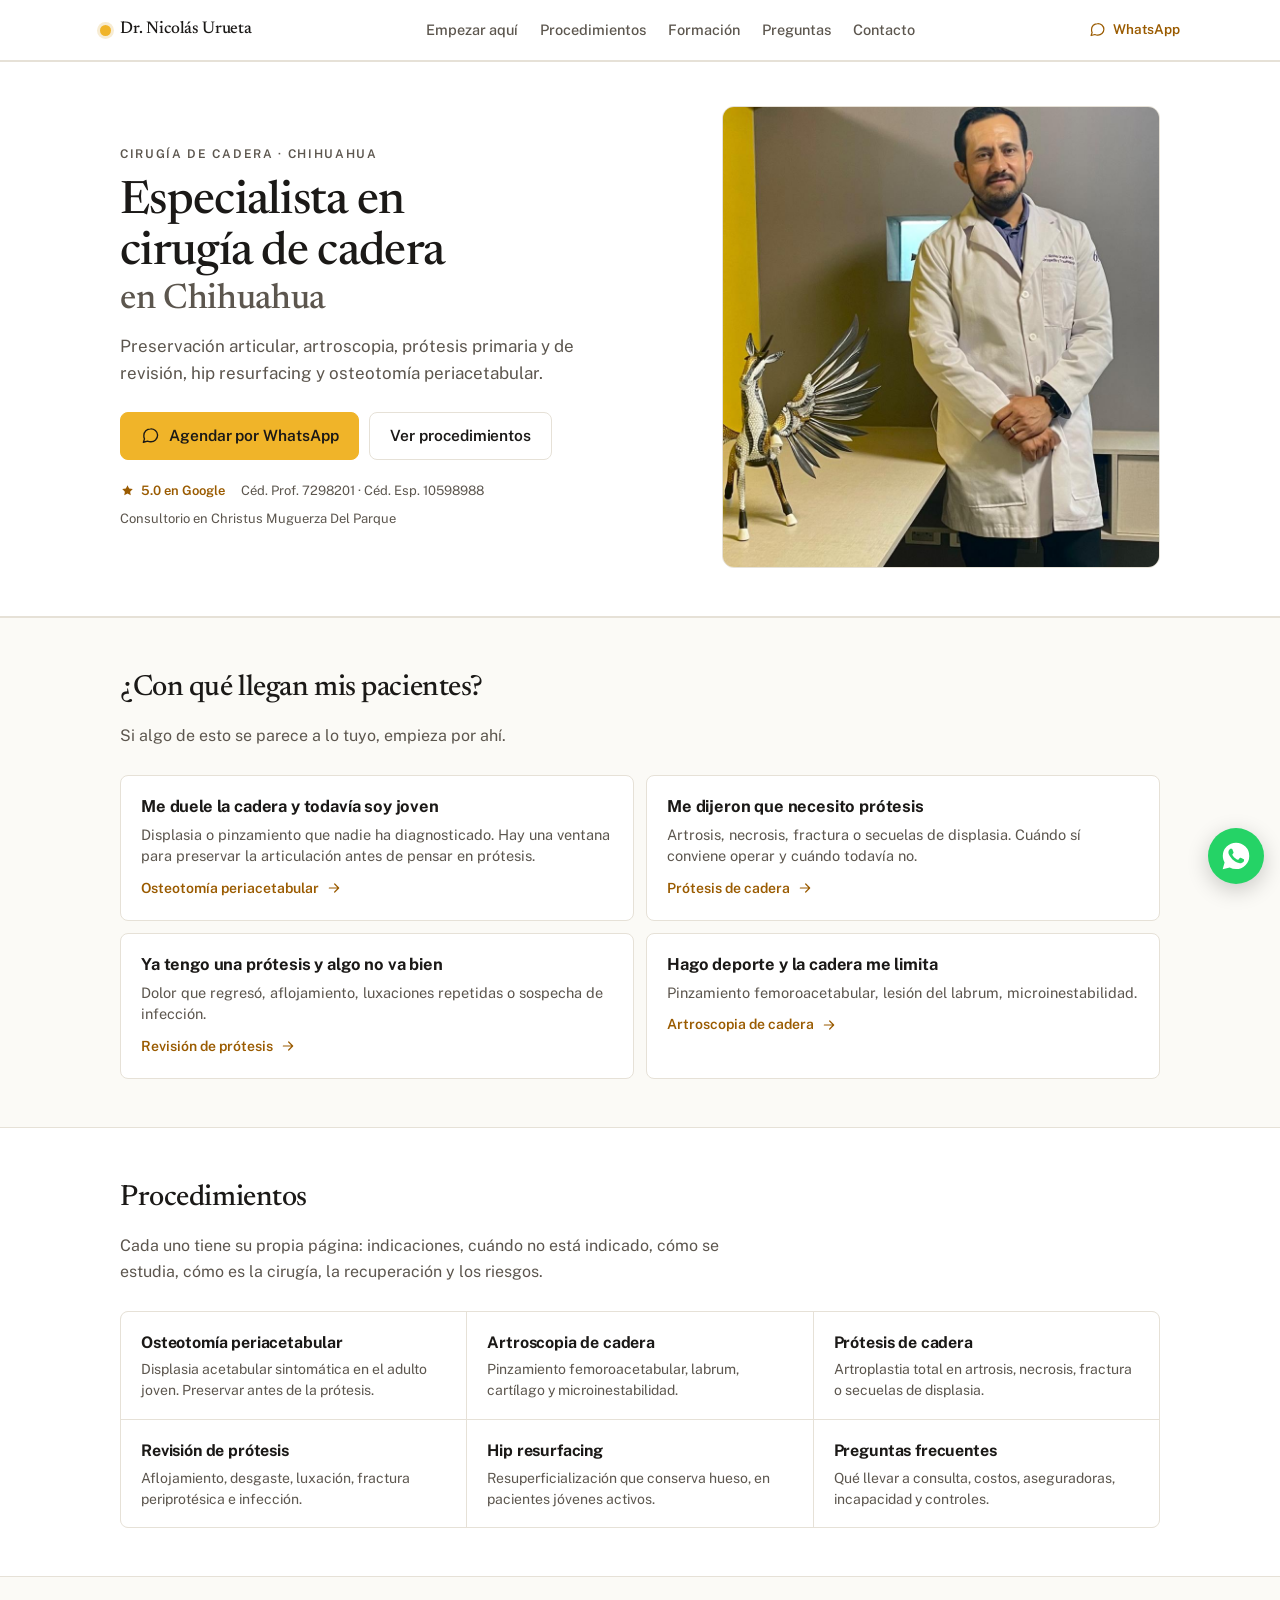
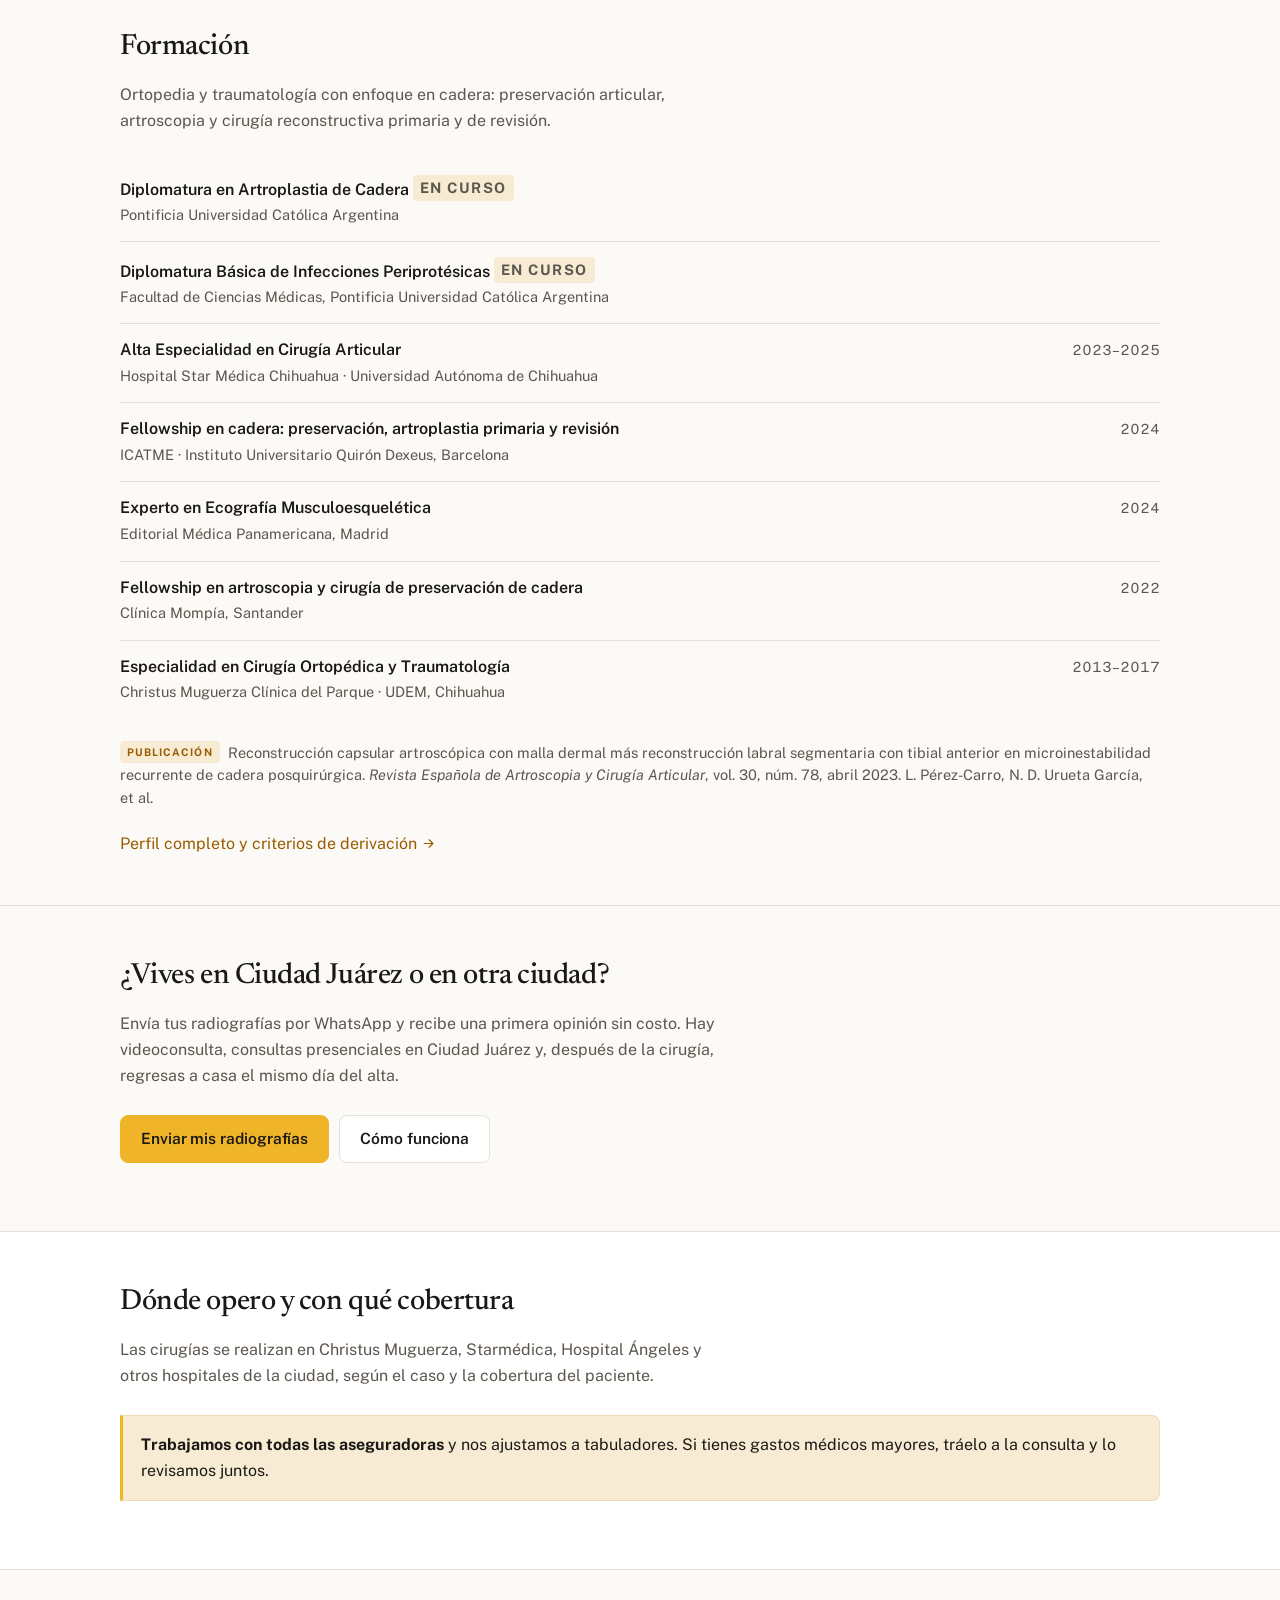
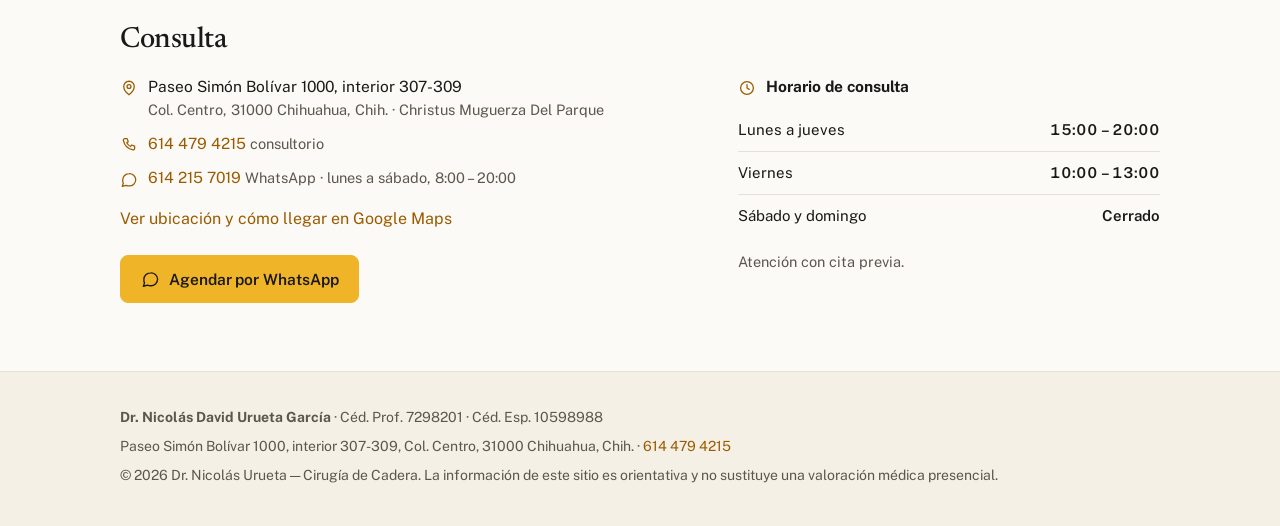
==== commit 786d5174: "Pacientes de Ciudad Juarez y foraneos: pagina nueva, franja en portada y estancias actualizadas" ====
--- a/index.html
+++ b/index.html
@@ -189,6 +189,13 @@
       <p style="margin:22px 0 0"><a href="/dr-nicolas-urueta">Perfil completo y criterios de derivación <svg viewBox="0 0 24 24" fill="none" stroke="currentColor" stroke-width="1.8" width="15" height="15" style="vertical-align:-2px" stroke-linecap="round" stroke-linejoin="round" aria-hidden="true"><path d="M5 12h13M13 6l6 6-6 6"/></svg></a></p>
     </div>
   </section>
+  <section id="foraneos">
+    <div class="wrap">
+      <h2>¿Vives en Ciudad Juárez o en otra ciudad?</h2>
+      <p class="sec-lead">Envía tus radiografías por WhatsApp y recibe una primera opinión sin costo. Hay videoconsulta, consultas presenciales en Ciudad Juárez y, después de la cirugía, regresas a casa el mismo día del alta.</p>
+      <p class="cta-row" style="margin-top:18px"><a class="btn btn-primary" href="https://wa.me/526142157019?text=Hola%2C%20vivo%20fuera%20de%20Chihuahua%20y%20me%20gustar%C3%ADa%20enviar%20mis%20radiograf%C3%ADas%20para%20una%20primera%20opini%C3%B3n">Enviar mis radiografías</a> <a class="btn btn-ghost" href="/ciudad-juarez-y-foraneos">Cómo funciona</a></p>
+    </div>
+  </section>
   <section id="sedes" class="on-surface">
     <div class="wrap">
       <h2>Dónde opero y con qué cobertura</h2>
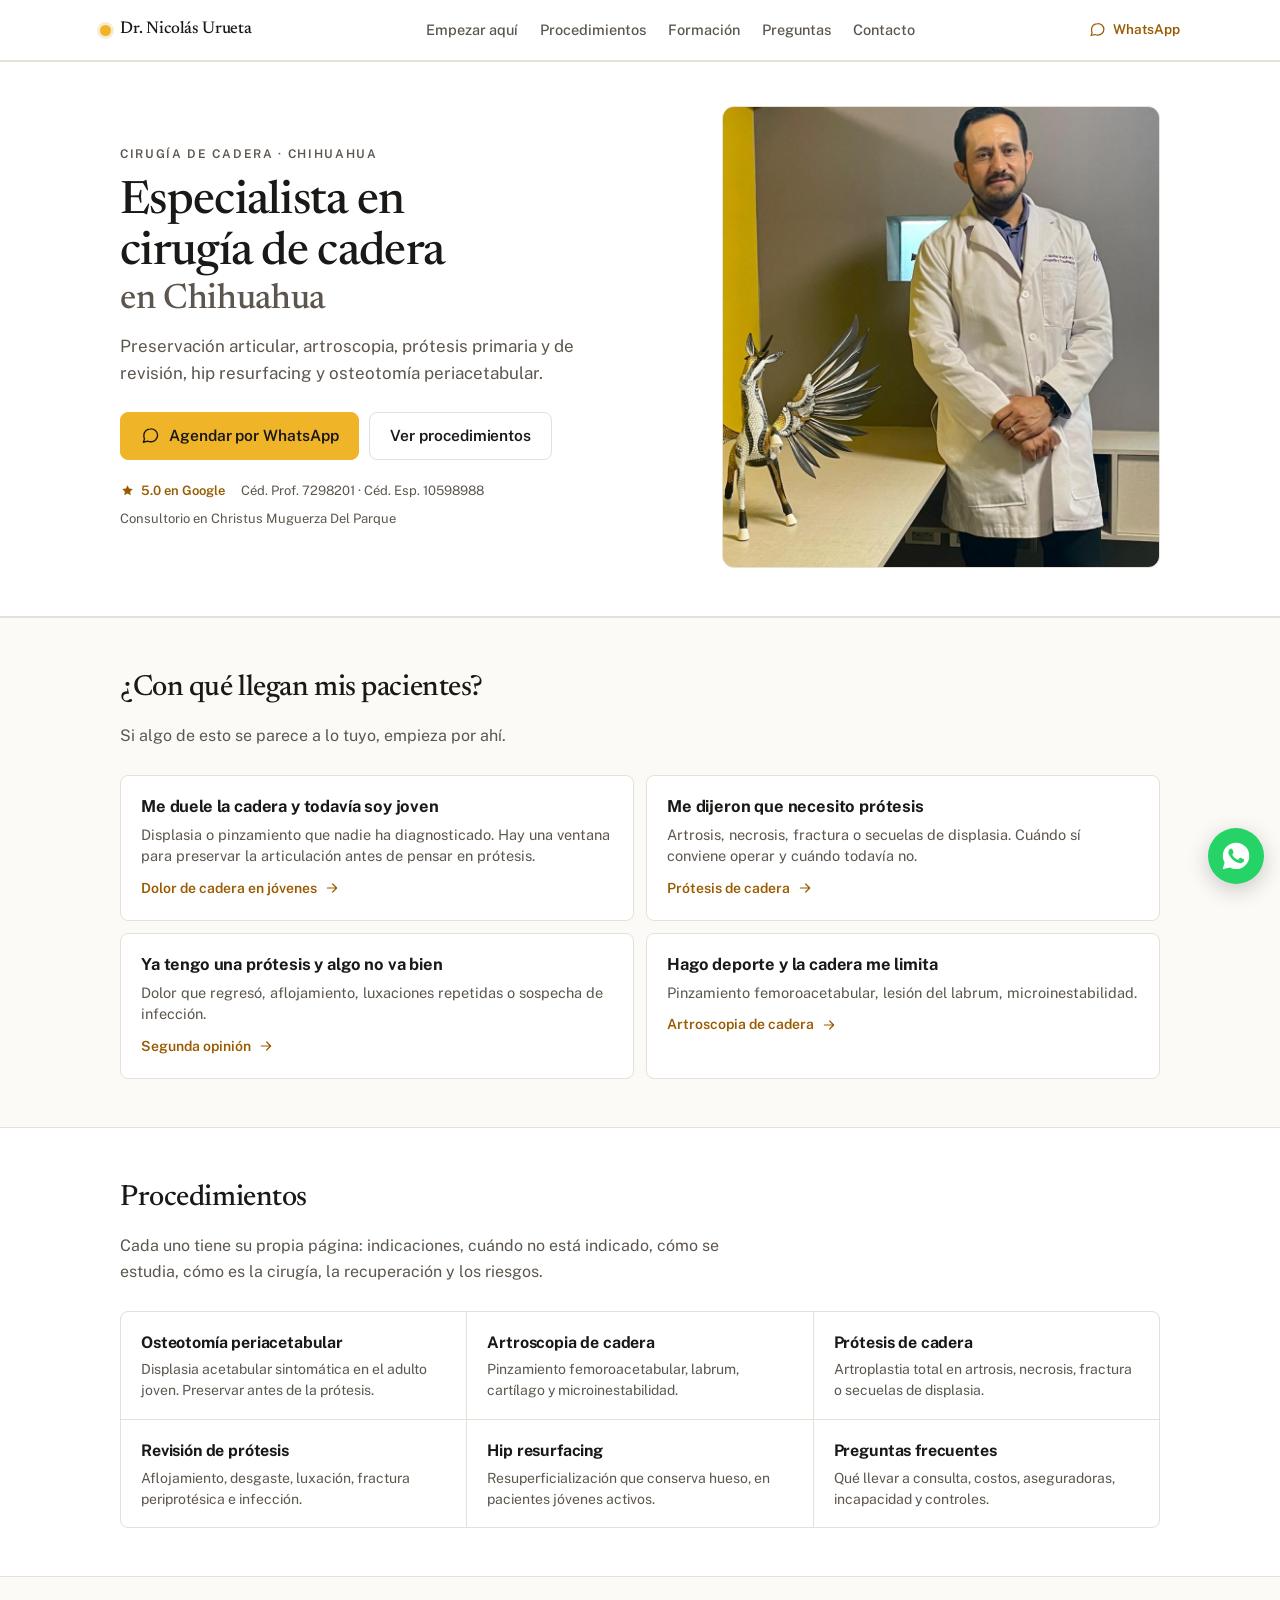
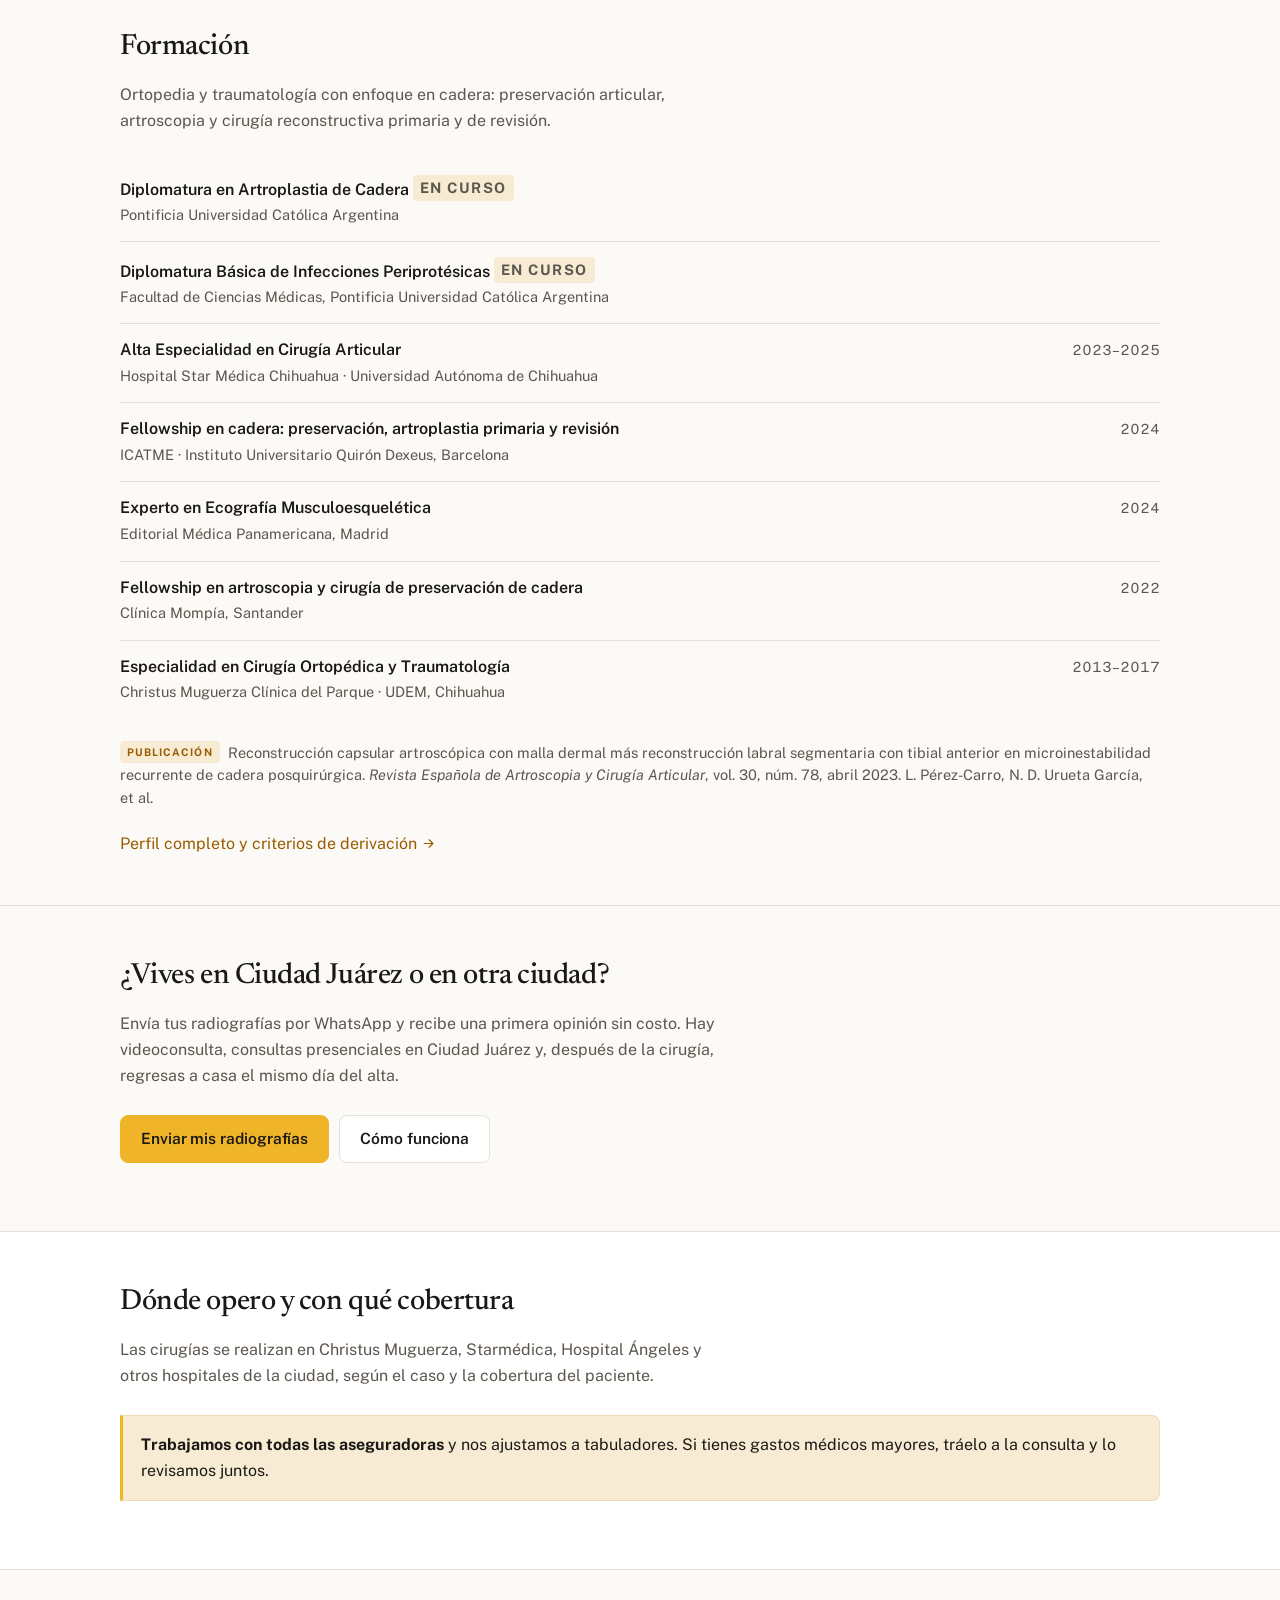
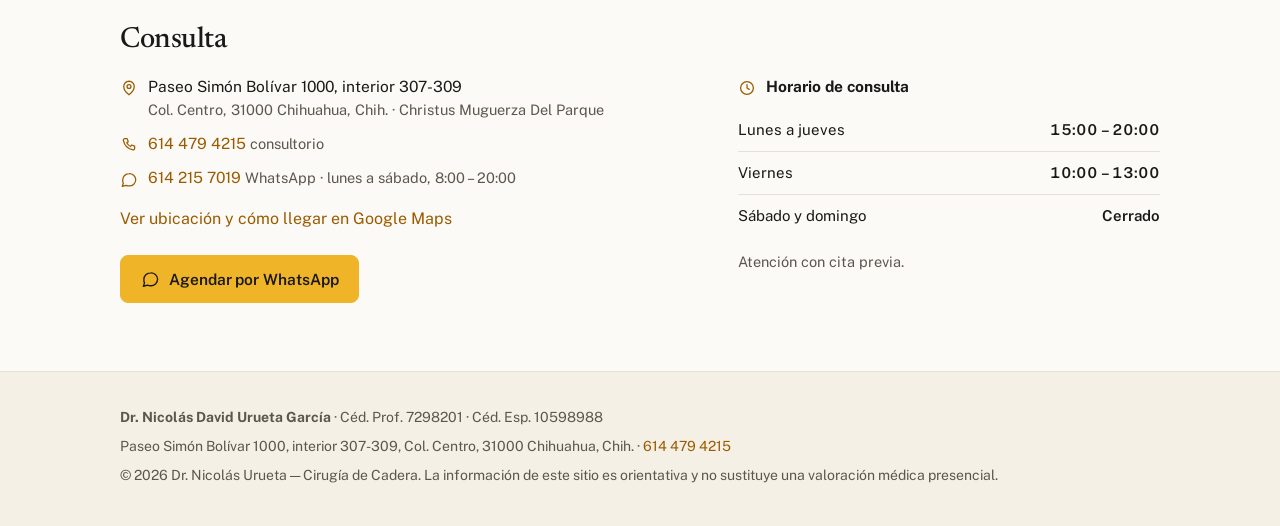
==== commit b8613455: "Punto 4: dolor de cadera en jovenes, protesis que duele, costo de protesis y PAO a nivel Mexico" ====
--- a/index.html
+++ b/index.html
@@ -151,9 +151,9 @@
       <h2>¿Con qué llegan mis pacientes?</h2>
       <p class="sec-lead">Si algo de esto se parece a lo tuyo, empieza por ahí.</p>
       <div class="motivos">
-        <a class="motivo" href="/osteotomia-periacetabular"><b>Me duele la cadera y todavía soy joven</b><span>Displasia o pinzamiento que nadie ha diagnosticado. Hay una ventana para preservar la articulación antes de pensar en prótesis.</span><em>Osteotomía periacetabular <svg viewBox="0 0 24 24" fill="none" stroke="currentColor" stroke-width="1.8" stroke-linecap="round" stroke-linejoin="round" aria-hidden="true"><path d="M5 12h13M13 6l6 6-6 6"/></svg></em></a>
+        <a class="motivo" href="/dolor-de-cadera-en-jovenes"><b>Me duele la cadera y todavía soy joven</b><span>Displasia o pinzamiento que nadie ha diagnosticado. Hay una ventana para preservar la articulación antes de pensar en prótesis.</span><em>Dolor de cadera en jóvenes <svg viewBox="0 0 24 24" fill="none" stroke="currentColor" stroke-width="1.8" stroke-linecap="round" stroke-linejoin="round" aria-hidden="true"><path d="M5 12h13M13 6l6 6-6 6"/></svg></em></a>
         <a class="motivo" href="/protesis-de-cadera"><b>Me dijeron que necesito prótesis</b><span>Artrosis, necrosis, fractura o secuelas de displasia. Cuándo sí conviene operar y cuándo todavía no.</span><em>Prótesis de cadera <svg viewBox="0 0 24 24" fill="none" stroke="currentColor" stroke-width="1.8" stroke-linecap="round" stroke-linejoin="round" aria-hidden="true"><path d="M5 12h13M13 6l6 6-6 6"/></svg></em></a>
-        <a class="motivo" href="/revision-de-protesis"><b>Ya tengo una prótesis y algo no va bien</b><span>Dolor que regresó, aflojamiento, luxaciones repetidas o sospecha de infección.</span><em>Revisión de prótesis <svg viewBox="0 0 24 24" fill="none" stroke="currentColor" stroke-width="1.8" stroke-linecap="round" stroke-linejoin="round" aria-hidden="true"><path d="M5 12h13M13 6l6 6-6 6"/></svg></em></a>
+        <a class="motivo" href="/protesis-de-cadera-que-duele"><b>Ya tengo una prótesis y algo no va bien</b><span>Dolor que regresó, aflojamiento, luxaciones repetidas o sospecha de infección.</span><em>Segunda opinión <svg viewBox="0 0 24 24" fill="none" stroke="currentColor" stroke-width="1.8" stroke-linecap="round" stroke-linejoin="round" aria-hidden="true"><path d="M5 12h13M13 6l6 6-6 6"/></svg></em></a>
         <a class="motivo" href="/artroscopia-de-cadera"><b>Hago deporte y la cadera me limita</b><span>Pinzamiento femoroacetabular, lesión del labrum, microinestabilidad.</span><em>Artroscopia de cadera <svg viewBox="0 0 24 24" fill="none" stroke="currentColor" stroke-width="1.8" stroke-linecap="round" stroke-linejoin="round" aria-hidden="true"><path d="M5 12h13M13 6l6 6-6 6"/></svg></em></a>
       </div>
     </div>
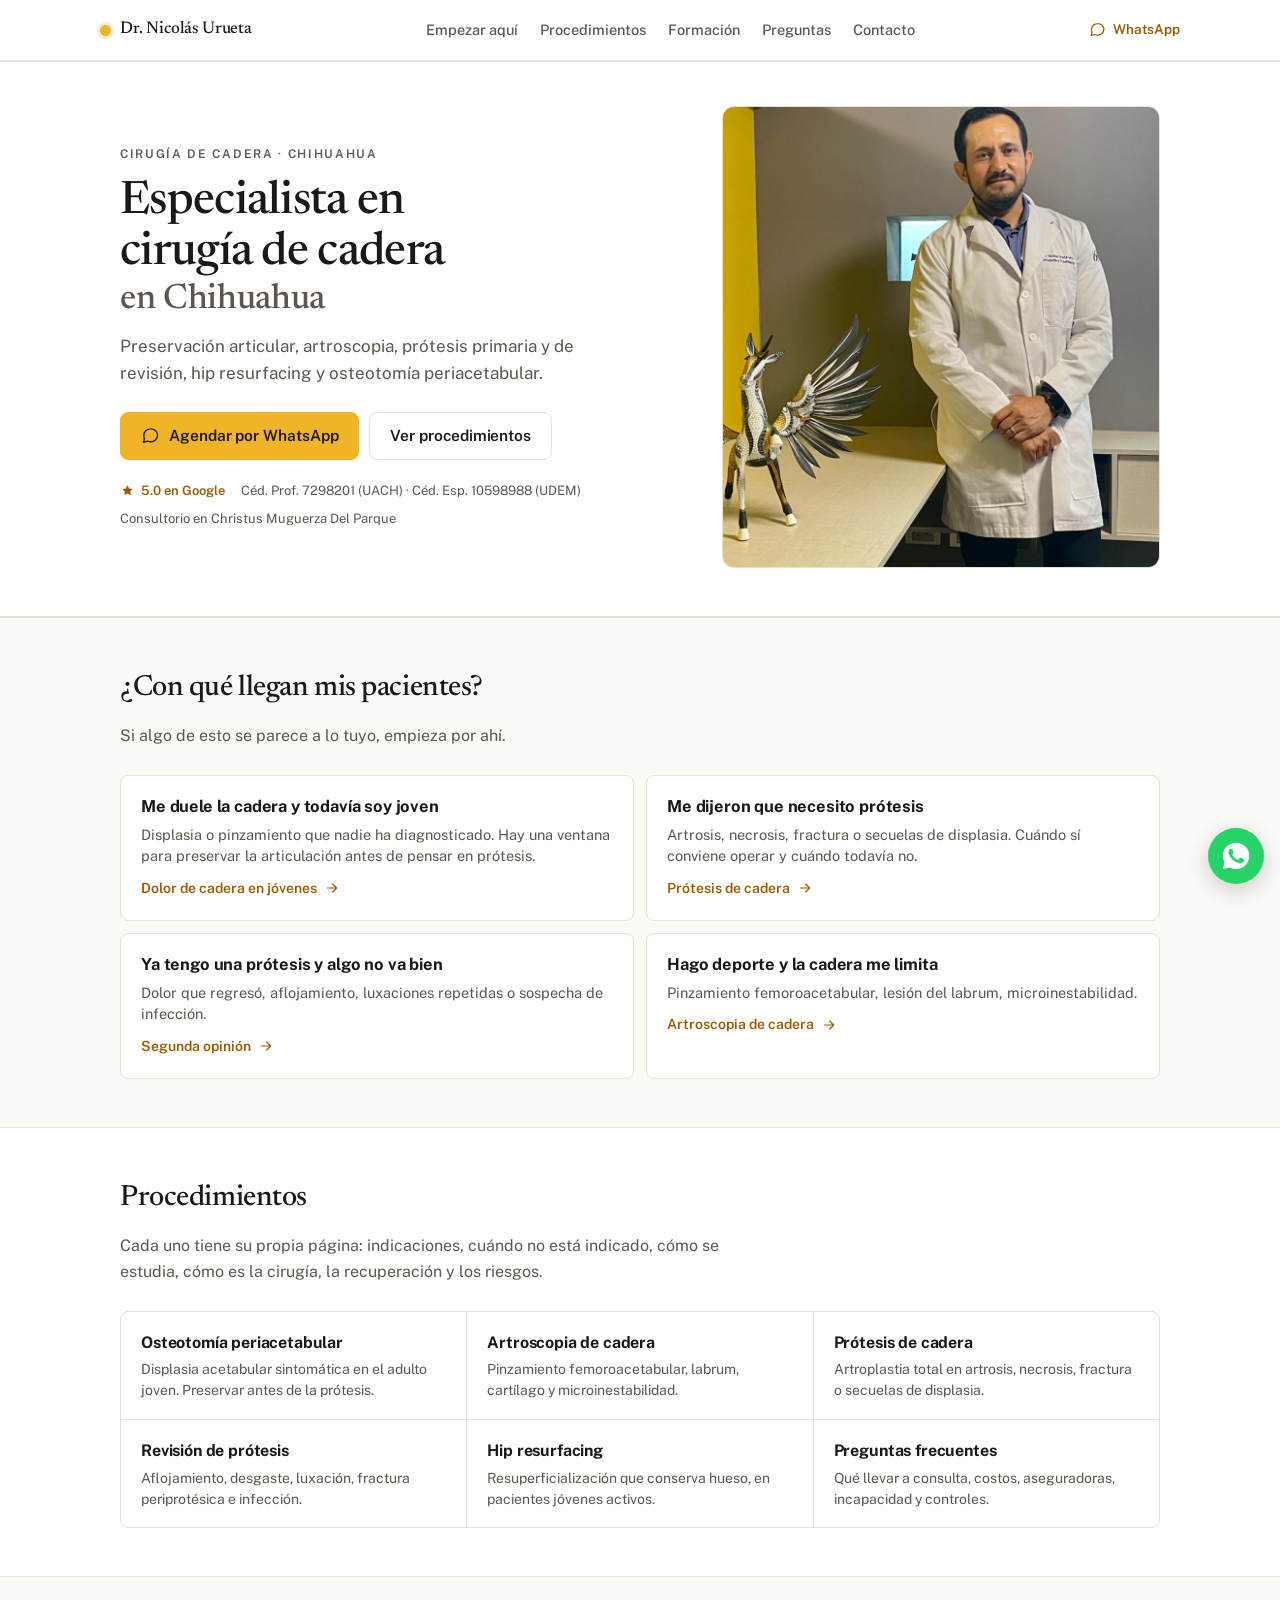
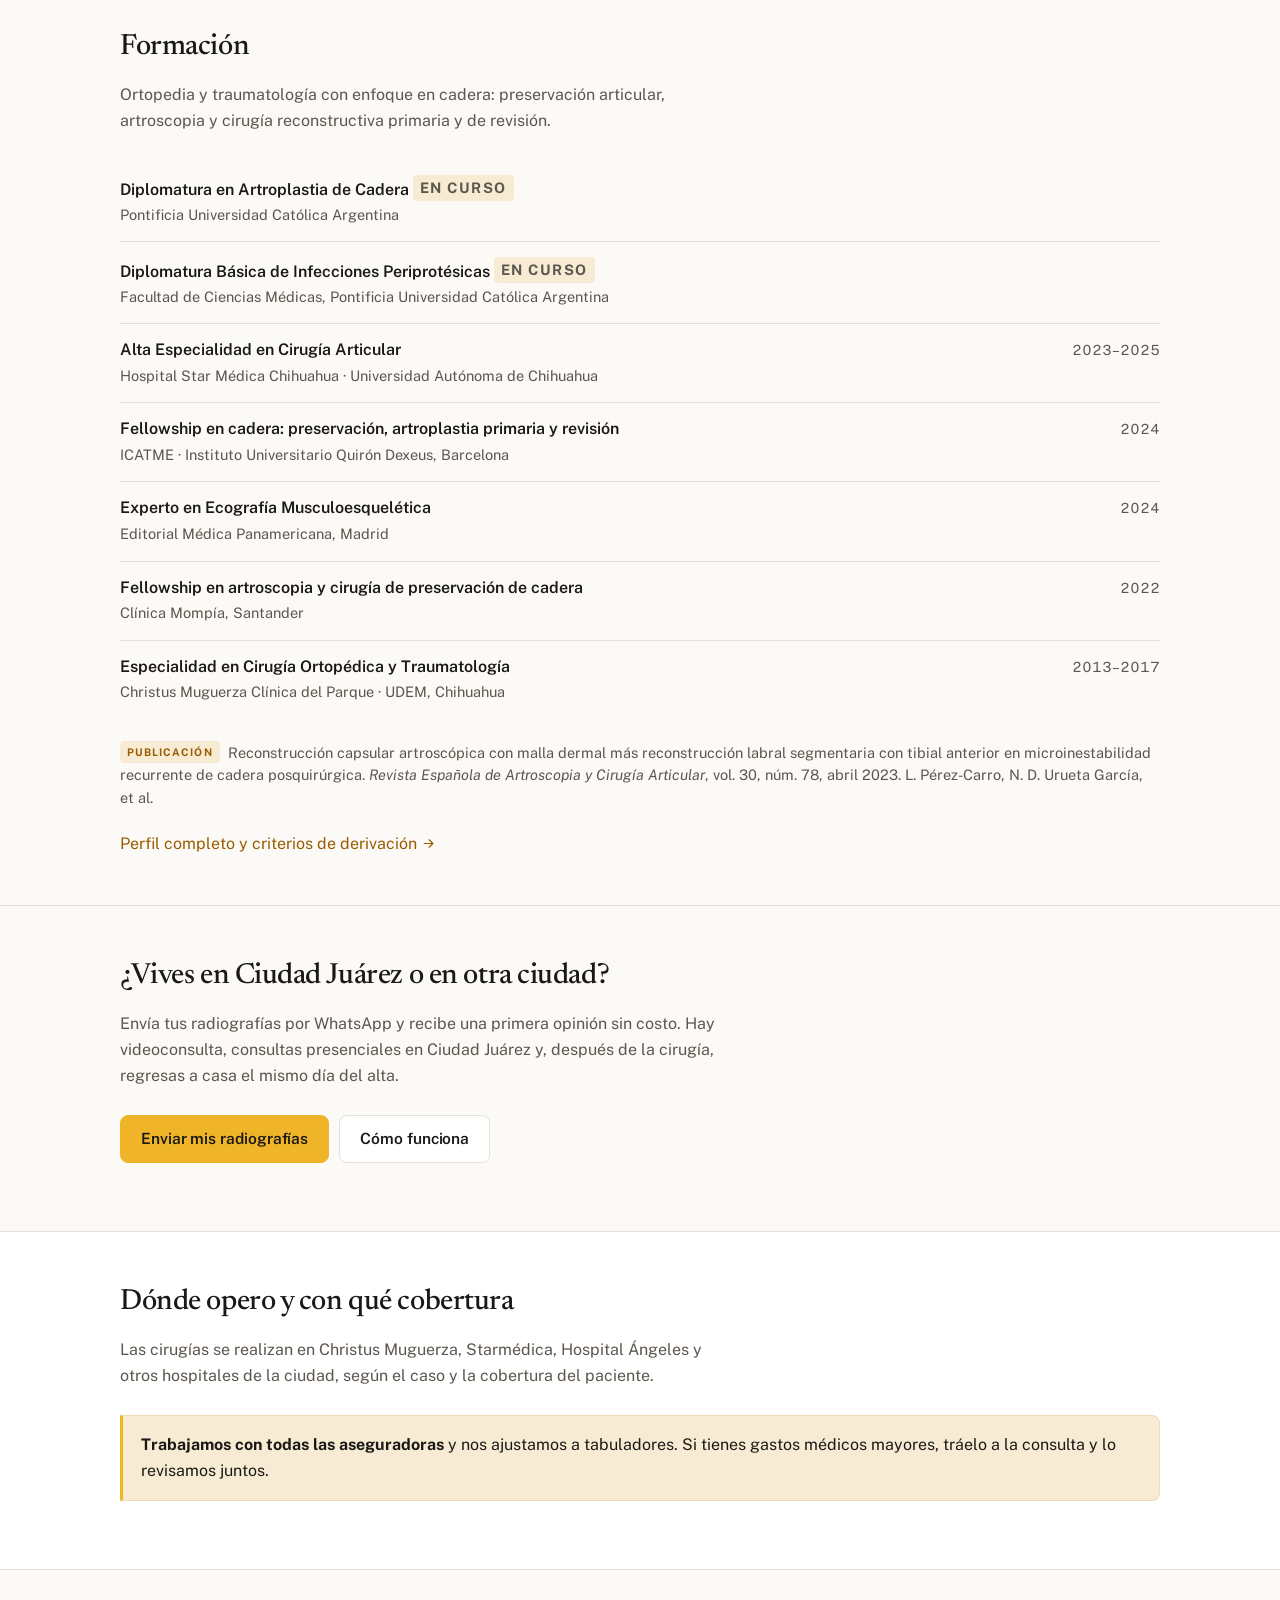
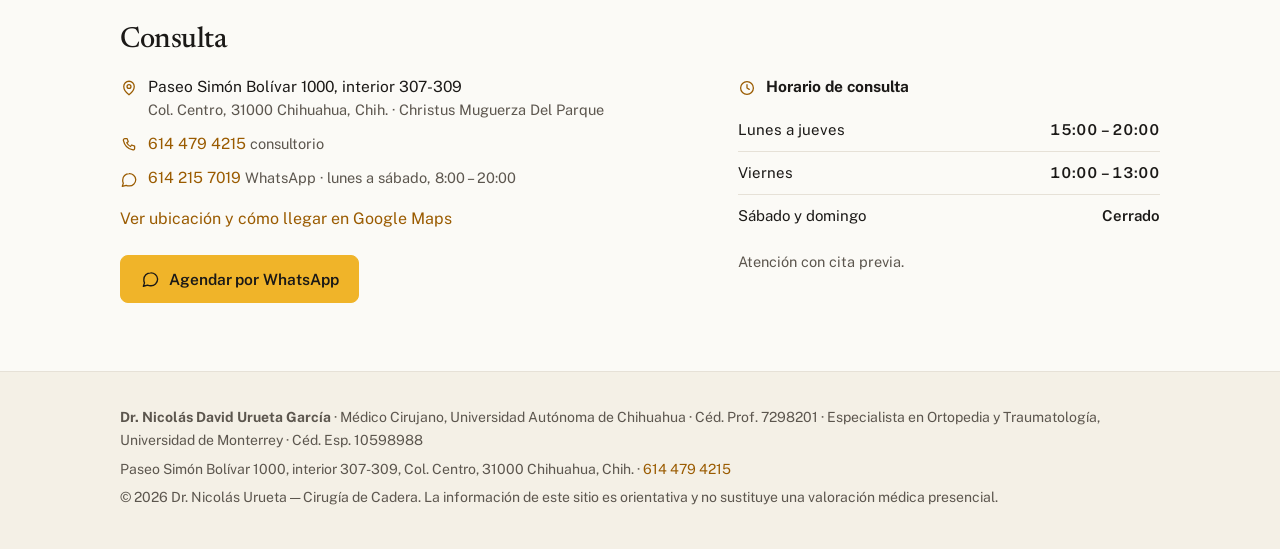
==== commit e035d615: "Leyenda COFEPRIS: universidades y cedulas en todas las paginas" ====
--- a/index.html
+++ b/index.html
@@ -136,7 +136,7 @@
         </div>
         <ul class="trust">
           <li class="stars"><svg viewBox="0 0 24 24" fill="currentColor" aria-hidden="true"><path d="m12 3.6 2.6 5.3 5.8.85-4.2 4.1 1 5.8-5.2-2.75L6.8 19.65l1-5.8-4.2-4.1 5.8-.85Z"/></svg> 5.0 en Google</li>
-          <li>Céd. Prof. 7298201 · Céd. Esp. 10598988</li>
+          <li>Céd. Prof. 7298201 (UACH) · Céd. Esp. 10598988 (UDEM)</li>
           <li>Consultorio en Christus Muguerza Del Parque</li>
         </ul>
       </div>
@@ -229,7 +229,7 @@
   </main>
   <footer>
     <div class="wrap">
-      <p><strong>Dr. Nicolás David Urueta García</strong> · Céd. Prof. 7298201 · Céd. Esp. 10598988</p>
+      <p><strong>Dr. Nicolás David Urueta García</strong> · Médico Cirujano, Universidad Autónoma de Chihuahua · Céd. Prof. 7298201 · Especialista en Ortopedia y Traumatología, Universidad de Monterrey · Céd. Esp. 10598988</p>
       <p>Paseo Simón Bolívar 1000, interior 307-309, Col. Centro, 31000 Chihuahua, Chih. ·
         <a href="tel:+526144794215">614 479 4215</a></p>
       <p>© <span id="y"></span> Dr. Nicolás Urueta — Cirugía de Cadera. La información de este sitio es
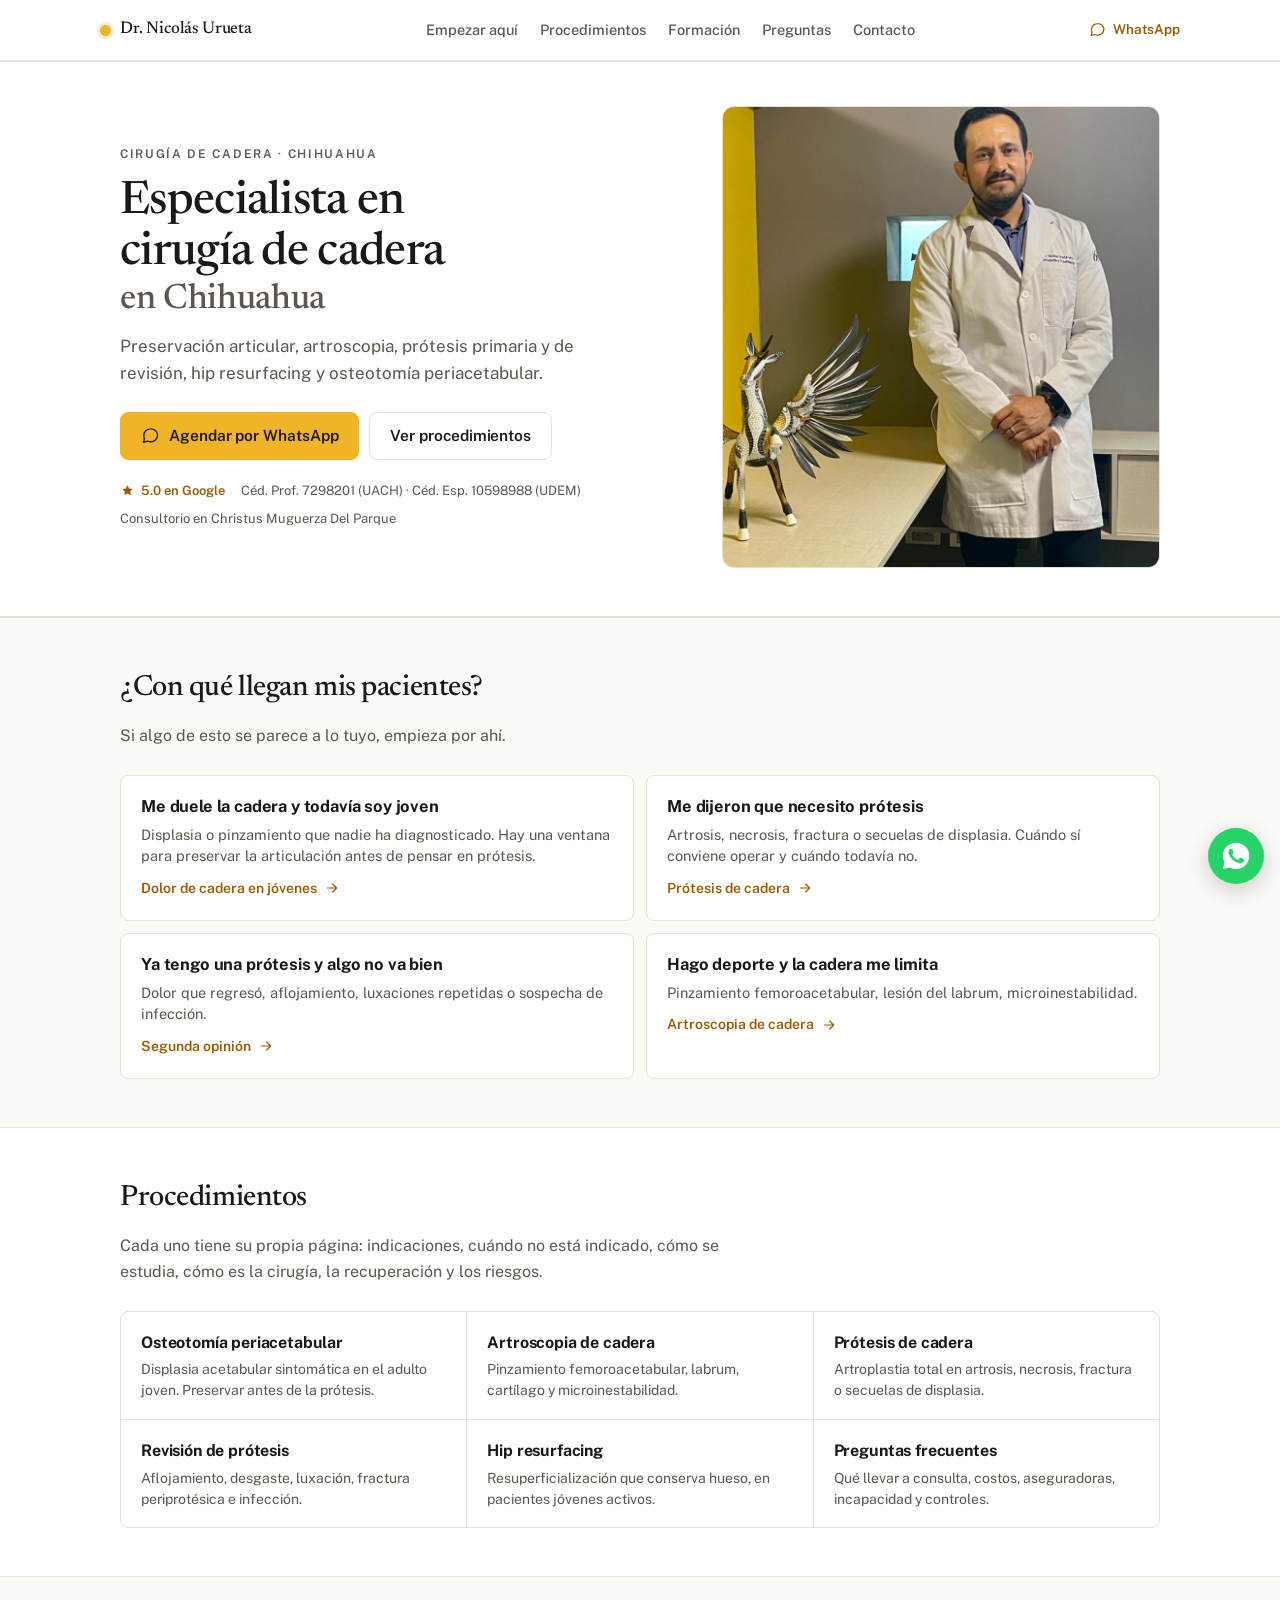
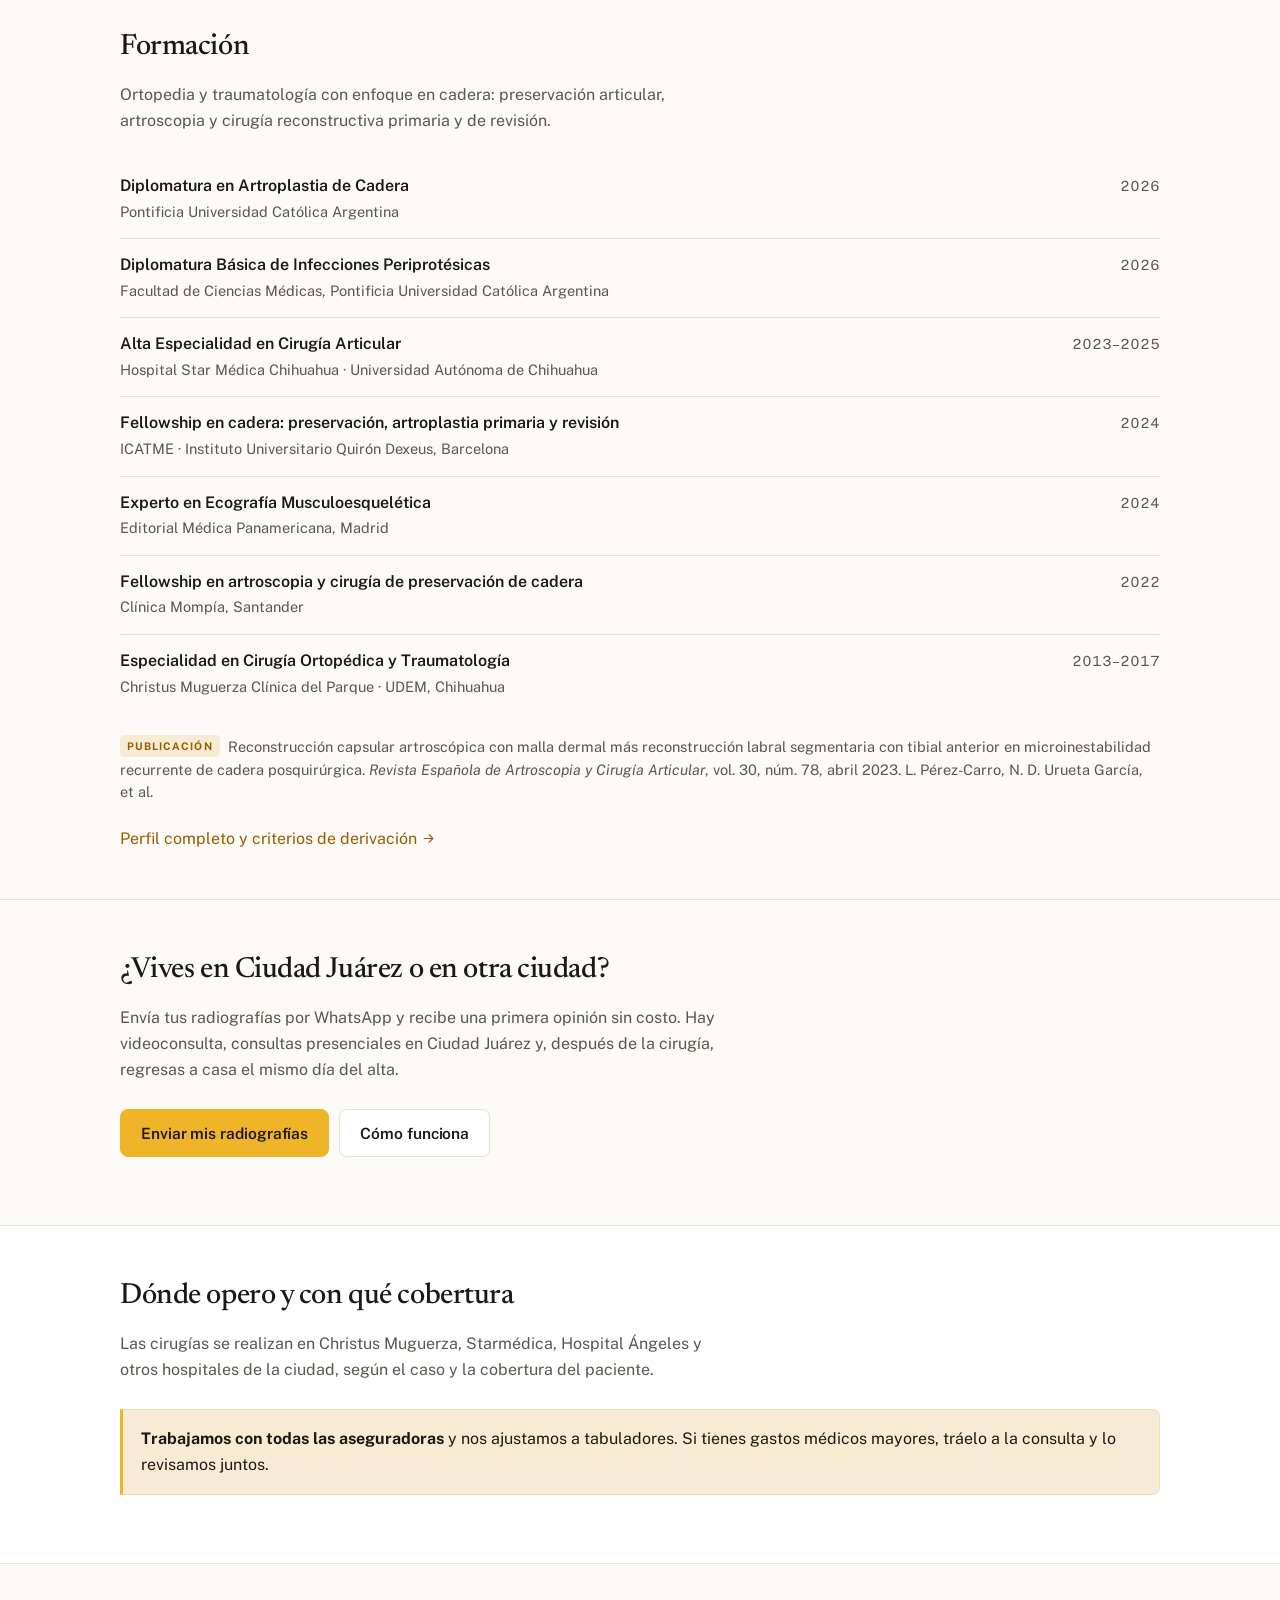
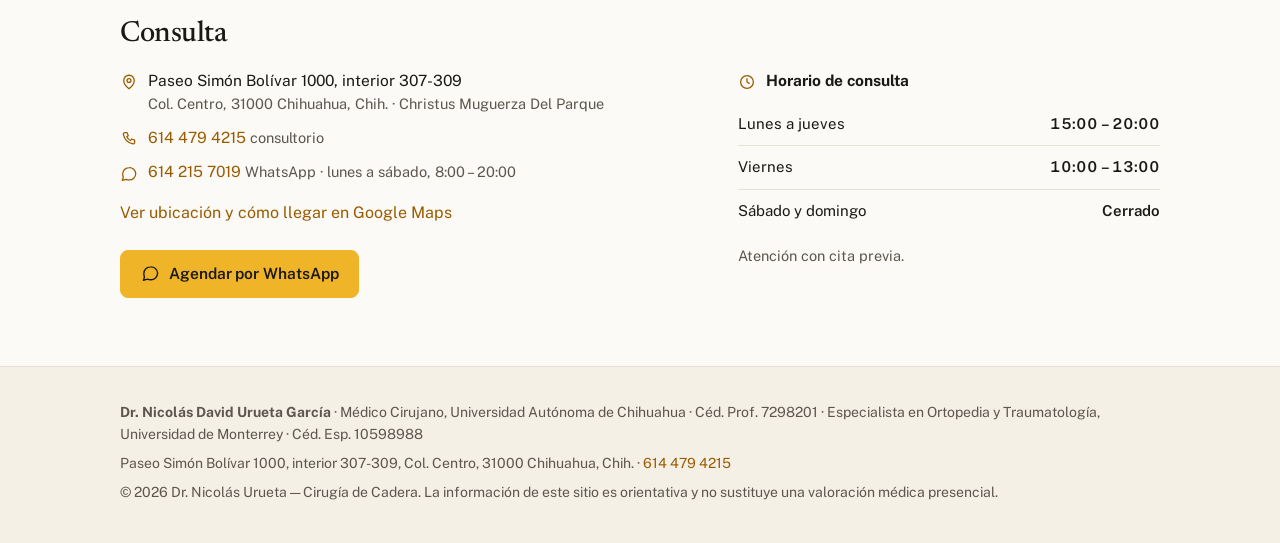
==== commit a3718e2d: "Diplomaturas concluidas: 2026 en lugar de En curso" ====
--- a/index.html
+++ b/index.html
@@ -177,8 +177,8 @@
       <h2>Formación</h2>
       <p class="sec-lead">Ortopedia y traumatología con enfoque en cadera: preservación articular, artroscopia y cirugía reconstructiva primaria y de revisión.</p>
       <ul class="formacion">
-        <li><b>Diplomatura en Artroplastia de Cadera <span class="tag">En curso</span></b><span>Pontificia Universidad Católica Argentina</span><time></time></li>
-        <li><b>Diplomatura Básica de Infecciones Periprotésicas <span class="tag">En curso</span></b><span>Facultad de Ciencias Médicas, Pontificia Universidad Católica Argentina</span><time></time></li>
+        <li><b>Diplomatura en Artroplastia de Cadera</b><span>Pontificia Universidad Católica Argentina</span><time>2026</time></li>
+        <li><b>Diplomatura Básica de Infecciones Periprotésicas</b><span>Facultad de Ciencias Médicas, Pontificia Universidad Católica Argentina</span><time>2026</time></li>
         <li><b>Alta Especialidad en Cirugía Articular</b><span>Hospital Star Médica Chihuahua · Universidad Autónoma de Chihuahua</span><time>2023–2025</time></li>
         <li><b>Fellowship en cadera: preservación, artroplastia primaria y revisión</b><span>ICATME · Instituto Universitario Quirón Dexeus, Barcelona</span><time>2024</time></li>
         <li><b>Experto en Ecografía Musculoesquelética</b><span>Editorial Médica Panamericana, Madrid</span><time>2024</time></li>
